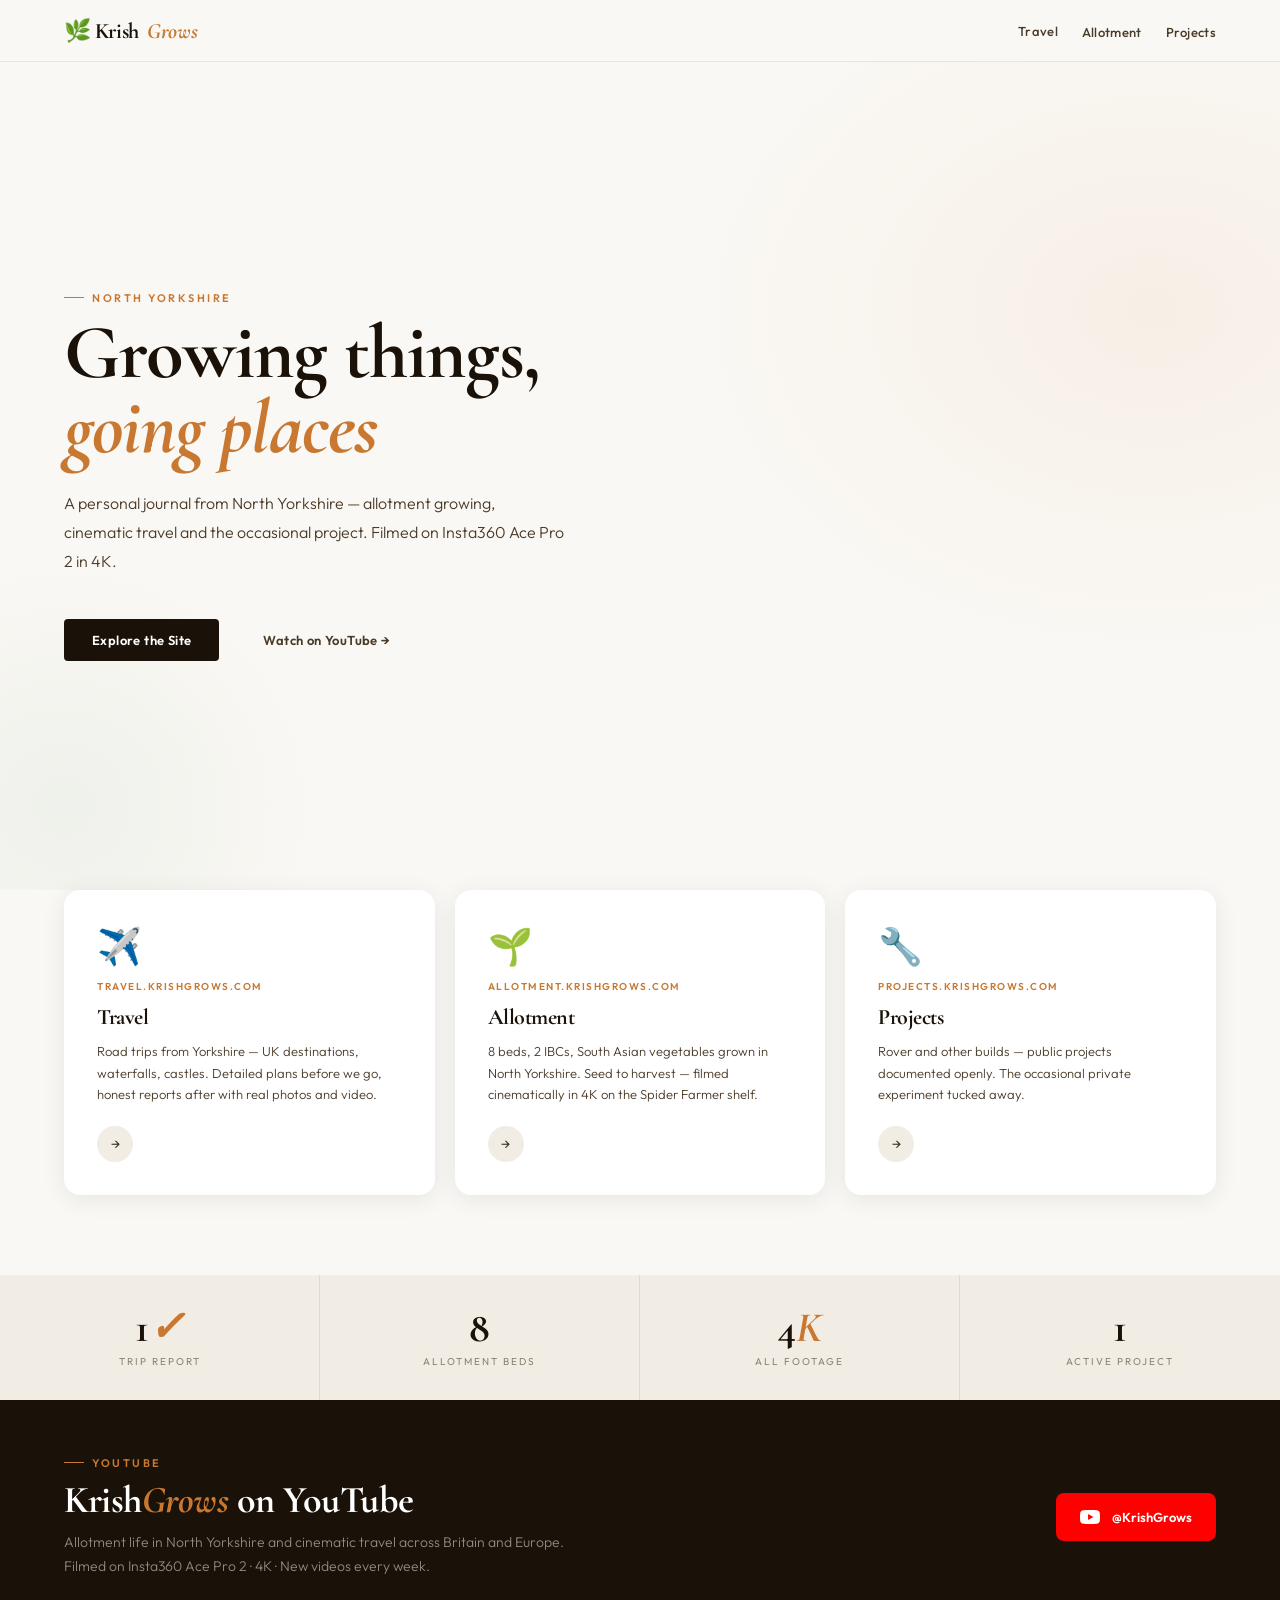
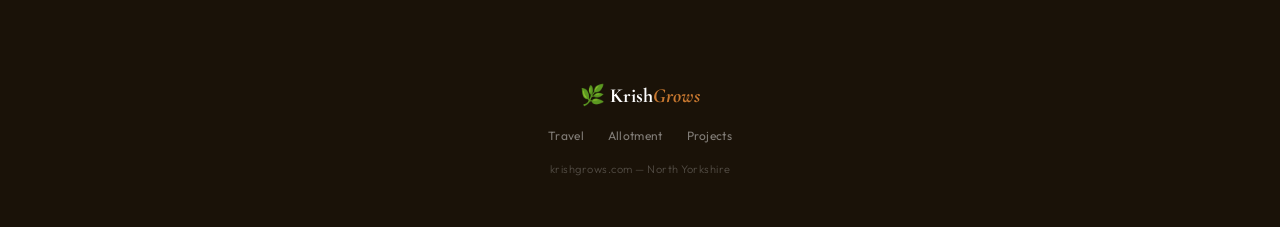
==== hub/index.html @ e1b9c415 "add proper index pages for all domains" ====
<!DOCTYPE html>
<html lang="en">
<head>
<meta charset="UTF-8">
<meta name="viewport" content="width=device-width, initial-scale=1.0">
<title>KrishGrows</title>
<link rel="stylesheet" href="../shared/brand.css">
<style>
.hero{min-height:92vh;display:flex;flex-direction:column;justify-content:center;padding:80px var(--page-pad);position:relative;overflow:hidden}
.hero::before{content:'';position:absolute;inset:0;background:radial-gradient(ellipse 60% 70% at 90% 30%,rgba(200,120,48,.07) 0%,transparent 60%),radial-gradient(ellipse 40% 60% at 5% 90%,rgba(58,122,88,.06) 0%,transparent 50%)}
.hero-inner{position:relative;z-index:2;max-width:760px}
.hero-desc{font-size:16px;font-weight:300;line-height:1.8;color:var(--ink2);max-width:500px;margin:24px 0 44px}
.hero-cta{display:flex;align-items:center;gap:16px;flex-wrap:wrap}
.domains{display:grid;grid-template-columns:repeat(3,1fr);gap:20px;padding:0 var(--page-pad) 80px}
.domain-card{background:white;border-radius:16px;padding:32px;box-shadow:var(--shadow);text-decoration:none;color:inherit;display:flex;flex-direction:column;gap:12px;border:1.5px solid transparent;transition:all .25s;position:relative;overflow:hidden}
.domain-card:hover{transform:translateY(-5px);box-shadow:0 20px 60px rgba(26,18,8,.13);border-color:var(--copper)}
.domain-icon{font-size:36px}
.domain-url{font-size:10px;letter-spacing:1.5px;text-transform:uppercase;color:var(--copper);font-weight:600}
.domain-card h3{font-size:22px;margin:0}
.domain-card p{font-size:13px;color:var(--ink2);font-weight:300;line-height:1.65;flex:1}
.domain-arrow{width:36px;height:36px;border-radius:50%;background:var(--warm);display:flex;align-items:center;justify-content:center;font-size:14px;color:var(--ink2);transition:all .2s;margin-top:8px;align-self:flex-start}
.domain-card:hover .domain-arrow{background:var(--copper);color:white}
.channel{background:var(--ink);padding:56px var(--page-pad);display:grid;grid-template-columns:1fr auto;align-items:center;gap:40px}
.channel h2{color:white;font-size:clamp(24px,3vw,38px)}
.channel p{color:rgba(255,255,255,.5);font-size:14px;font-weight:300;margin-top:10px;max-width:500px;line-height:1.7}
.yt-btn{display:flex;align-items:center;gap:12px;background:#ff0000;color:white;font-family:var(--font-body);font-size:13px;font-weight:600;padding:14px 24px;border-radius:8px;text-decoration:none;white-space:nowrap;transition:all .2s}
.yt-btn:hover{background:#cc0000;transform:translateY(-1px)}
.yt-btn svg{width:20px;height:20px;fill:white;flex-shrink:0}
.stats{display:grid;grid-template-columns:repeat(4,1fr);background:var(--warm)}
.stat{padding:32px;border-right:1px solid var(--border);text-align:center}
.stat:last-child{border-right:none}
.stat-n{font-family:var(--font-heading);font-size:42px;font-weight:700;color:var(--ink);line-height:1}
.stat-n em{color:var(--copper);font-style:italic}
.stat-l{font-size:10px;letter-spacing:2px;text-transform:uppercase;color:var(--ink2);opacity:.6;margin-top:6px}
@media(max-width:768px){
  .domains{grid-template-columns:1fr}
  .channel{grid-template-columns:1fr}
  .stats{grid-template-columns:1fr 1fr}
  .hero{min-height:auto;padding:60px var(--page-pad)}
}
</style>
</head>
<body>
<nav class="kg-nav">
  <a href="index.html" class="kg-logo">🌿 Krish<em>Grows</em></a>
  <ul class="kg-nav-links">
    <li><a href="https://travel.krishgrows.com" class="kg-nav-links a">Travel</a></li>
    <li><a href="https://allotment.krishgrows.com">Allotment</a></li>
    <li><a href="https://projects.krishgrows.com">Projects</a></li>
  </ul>
</nav>

<section class="hero">
  <div class="hero-inner">
    <div class="kg-eyebrow">North Yorkshire</div>
    <h1>Growing things,<br><em>going places</em></h1>
    <p class="hero-desc">A personal journal from North Yorkshire — allotment growing, cinematic travel and the occasional project. Filmed on Insta360 Ace Pro 2 in 4K.</p>
    <div class="hero-cta">
      <a href="https://travel.krishgrows.com" class="kg-btn kg-btn-primary">Explore the Site</a>
      <a href="https://youtube.com/@krishgrows" target="_blank" class="kg-btn kg-btn-ghost">Watch on YouTube →</a>
    </div>
  </div>
</section>

<div class="domains">
  <a href="https://travel.krishgrows.com" class="domain-card">
    <div class="domain-icon">✈️</div>
    <div class="domain-url">travel.krishgrows.com</div>
    <h3>Travel</h3>
    <p>Road trips from Yorkshire — UK destinations, waterfalls, castles. Detailed plans before we go, honest reports after with real photos and video.</p>
    <div class="domain-arrow">→</div>
  </a>
  <a href="https://allotment.krishgrows.com" class="domain-card">
    <div class="domain-icon">🌱</div>
    <div class="domain-url">allotment.krishgrows.com</div>
    <h3>Allotment</h3>
    <p>8 beds, 2 IBCs, South Asian vegetables grown in North Yorkshire. Seed to harvest — filmed cinematically in 4K on the Spider Farmer shelf.</p>
    <div class="domain-arrow">→</div>
  </a>
  <a href="https://projects.krishgrows.com" class="domain-card">
    <div class="domain-icon">🔧</div>
    <div class="domain-url">projects.krishgrows.com</div>
    <h3>Projects</h3>
    <p>Rover and other builds — public projects documented openly. The occasional private experiment tucked away.</p>
    <div class="domain-arrow">→</div>
  </a>
</div>

<div class="stats">
  <div class="stat"><div class="stat-n">1<em>✓</em></div><div class="stat-l">Trip Report</div></div>
  <div class="stat"><div class="stat-n">8</div><div class="stat-l">Allotment Beds</div></div>
  <div class="stat"><div class="stat-n">4<em>K</em></div><div class="stat-l">All Footage</div></div>
  <div class="stat"><div class="stat-n">1</div><div class="stat-l">Active Project</div></div>
</div>

<div class="channel">
  <div>
    <div class="kg-eyebrow" style="color:var(--copper)">YouTube</div>
    <h2>Krish<em>Grows</em> on YouTube</h2>
    <p>Allotment life in North Yorkshire and cinematic travel across Britain and Europe. Filmed on Insta360 Ace Pro 2 · 4K · New videos every week.</p>
  </div>
  <a href="https://youtube.com/@krishgrows" target="_blank" class="yt-btn">
    <svg viewBox="0 0 24 24"><path d="M23.5 6.2a3 3 0 0 0-2.1-2.1C19.5 3.5 12 3.5 12 3.5s-7.5 0-9.4.6A3 3 0 0 0 .5 6.2C0 8.1 0 12 0 12s0 3.9.5 5.8a3 3 0 0 0 2.1 2.1c1.9.6 9.4.6 9.4.6s7.5 0 9.4-.6a3 3 0 0 0 2.1-2.1C24 15.9 24 12 24 12s0-3.9-.5-5.8zM9.7 15.5V8.5l6.3 3.5-6.3 3.5z"/></svg>
    @KrishGrows
  </a>
</div>

<footer class="kg-footer">
  <a href="index.html" class="kg-footer-logo">🌿 Krish<em>Grows</em></a>
  <ul class="kg-footer-links">
    <li><a href="https://travel.krishgrows.com">Travel</a></li>
    <li><a href="https://allotment.krishgrows.com">Allotment</a></li>
    <li><a href="https://projects.krishgrows.com">Projects</a></li>
  </ul>
  <p class="kg-footer-copy">krishgrows.com — North Yorkshire</p>
</footer>
</body>
</html>
---- shared/brand.css ----
/* ============================================================
   KrishGrows — Shared Brand System
   krishgrows.com | travel | allotment | projects
   All subdomains import this file.
   ============================================================ */

/* ── GOOGLE FONTS ── */
@import url('https://fonts.googleapis.com/css2?family=Cormorant+Garamond:ital,wght@0,400;0,600;0,700;1,400;1,600&family=Outfit:wght@300;400;500;600&display=swap');

/* ── DESIGN TOKENS ── */
:root {
  /* Colours */
  --ink:        #1a1208;
  --ink2:       #4a3a28;
  --cream:      #faf8f4;
  --warm:       #f2ede4;
  --border:     rgba(74,58,40,.1);
  --shadow:     0 4px 24px rgba(26,18,8,.08);

  /* Brand accents */
  --copper:     #c87830;   /* primary accent */
  --green:      #3a7a58;   /* secondary accent */
  --blue:       #4a6898;   /* tertiary accent */

  /* Aliases (used in components) */
  --accent:     var(--copper);
  --accent2:    var(--green);
  --accent3:    var(--blue);

  /* Typography */
  --font-heading: 'Cormorant Garamond', serif;
  --font-body:    'Outfit', sans-serif;

  /* Spacing scale */
  --space-xs:   8px;
  --space-sm:   16px;
  --space-md:   24px;
  --space-lg:   48px;
  --space-xl:   72px;

  /* Layout */
  --page-pad:   5vw;
  --radius-sm:  4px;
  --radius-md:  12px;
  --radius-lg:  16px;
}

/* ── RESET ── */
*, *::before, *::after {
  margin: 0;
  padding: 0;
  box-sizing: border-box;
}

/* ── BASE ── */
html { scroll-behavior: smooth; }

body {
  font-family: var(--font-body);
  background: var(--cream);
  color: var(--ink);
  overflow-x: hidden;
  -webkit-font-smoothing: antialiased;
}

/* ── TYPOGRAPHY ── */
h1, h2, h3, h4 {
  font-family: var(--font-heading);
  font-weight: 700;
  letter-spacing: -.5px;
  line-height: 1.1;
  color: var(--ink);
}

h1 { font-size: clamp(48px, 6vw, 86px); letter-spacing: -1px; line-height: .98; }
h2 { font-size: clamp(30px, 4vw, 46px); }
h3 { font-size: clamp(20px, 2.5vw, 28px); }

h1 em, h2 em, h3 em {
  color: var(--copper);
  font-style: italic;
}

p {
  font-size: 15px;
  font-weight: 300;
  line-height: 1.75;
  color: var(--ink2);
}

a { color: inherit; text-decoration: none; }

/* ── NAV ── */
.kg-nav {
  position: sticky;
  top: 0;
  z-index: 100;
  background: rgba(250,248,244,.92);
  backdrop-filter: blur(12px);
  -webkit-backdrop-filter: blur(12px);
  border-bottom: 1px solid var(--border);
  padding: 0 var(--page-pad);
  display: flex;
  align-items: center;
  justify-content: space-between;
  height: 62px;
}

.kg-logo {
  font-family: var(--font-heading);
  font-size: 22px;
  font-weight: 700;
  letter-spacing: -.3px;
  color: var(--ink);
  text-decoration: none;
  display: flex;
  align-items: center;
  gap: 8px;
}

.kg-logo em { color: var(--copper); font-style: italic; }

.kg-nav-links {
  display: flex;
  align-items: center;
  gap: 24px;
  list-style: none;
}

.kg-nav-links a {
  font-size: 13px;
  font-weight: 500;
  color: var(--ink2);
  letter-spacing: .3px;
  transition: color .2s;
}

.kg-nav-links a:hover { color: var(--copper); }

.kg-nav-links a.active { color: var(--copper); }

.kg-nav-badge {
  background: var(--copper);
  color: white;
  font-size: 10px;
  font-weight: 600;
  padding: 3px 8px;
  border-radius: 20px;
  letter-spacing: .5px;
  text-transform: uppercase;
}

/* ── SECTION STRUCTURE ── */
.kg-section { padding: var(--space-xl) var(--page-pad); }

.kg-eyebrow {
  font-size: 11px;
  font-weight: 600;
  letter-spacing: 2.5px;
  text-transform: uppercase;
  color: var(--copper);
  margin-bottom: 10px;
  display: flex;
  align-items: center;
  gap: 8px;
}

.kg-eyebrow::before {
  content: '';
  width: 20px;
  height: 1px;
  background: var(--copper);
}

.kg-section-sub {
  font-size: 14px;
  color: var(--ink2);
  margin-top: 10px;
  font-weight: 300;
  line-height: 1.6;
  max-width: 520px;
}

/* ── BUTTONS ── */
.kg-btn {
  font-family: var(--font-body);
  font-size: 13px;
  font-weight: 600;
  padding: 13px 28px;
  border-radius: var(--radius-sm);
  text-decoration: none;
  letter-spacing: .4px;
  transition: background .2s, transform .1s;
  display: inline-block;
  cursor: pointer;
  border: none;
}

.kg-btn-primary {
  background: var(--ink);
  color: white;
}

.kg-btn-primary:hover {
  background: var(--copper);
  transform: translateY(-1px);
}

.kg-btn-ghost {
  background: transparent;
  color: var(--ink2);
  display: flex;
  align-items: center;
  gap: 6px;
}

.kg-btn-ghost:hover { color: var(--copper); }

/* ── FOOTER ── */
.kg-footer {
  background: var(--ink);
  padding: var(--space-lg) var(--page-pad);
  display: flex;
  flex-direction: column;
  align-items: center;
  gap: var(--space-sm);
  text-align: center;
}

.kg-footer-logo {
  font-family: var(--font-heading);
  font-size: 20px;
  font-weight: 700;
  color: white;
  text-decoration: none;
}

.kg-footer-logo em { color: var(--copper); font-style: italic; }

.kg-footer-links {
  display: flex;
  gap: 24px;
  list-style: none;
}

.kg-footer-links a {
  font-size: 12px;
  color: rgba(255,255,255,.45);
  letter-spacing: .3px;
  transition: color .2s;
}

.kg-footer-links a:hover { color: var(--copper); }

.kg-footer-copy {
  font-size: 11px;
  color: rgba(255,255,255,.25);
  letter-spacing: .5px;
}

/* ── UTILITY ── */
.kg-tag {
  display: inline-block;
  font-size: 10px;
  font-weight: 600;
  letter-spacing: .5px;
  text-transform: uppercase;
  padding: 4px 10px;
  border-radius: 20px;
}

.kg-tag-copper { background: rgba(200,120,48,.12); color: var(--copper); }
.kg-tag-green  { background: rgba(58,122,88,.12);  color: var(--green);  }
.kg-tag-blue   { background: rgba(74,104,152,.12); color: var(--blue);   }

/* ── RESPONSIVE ── */
@media (max-width: 768px) {
  :root {
    --page-pad: 6vw;
  }

  .kg-nav-links { gap: 16px; }

  h1 { font-size: clamp(36px, 8vw, 56px); }
  h2 { font-size: clamp(24px, 5vw, 36px); }
}

@media (max-width: 480px) {
  :root { --page-pad: 5vw; }
  .kg-nav-links .hide-mobile { display: none; }
}
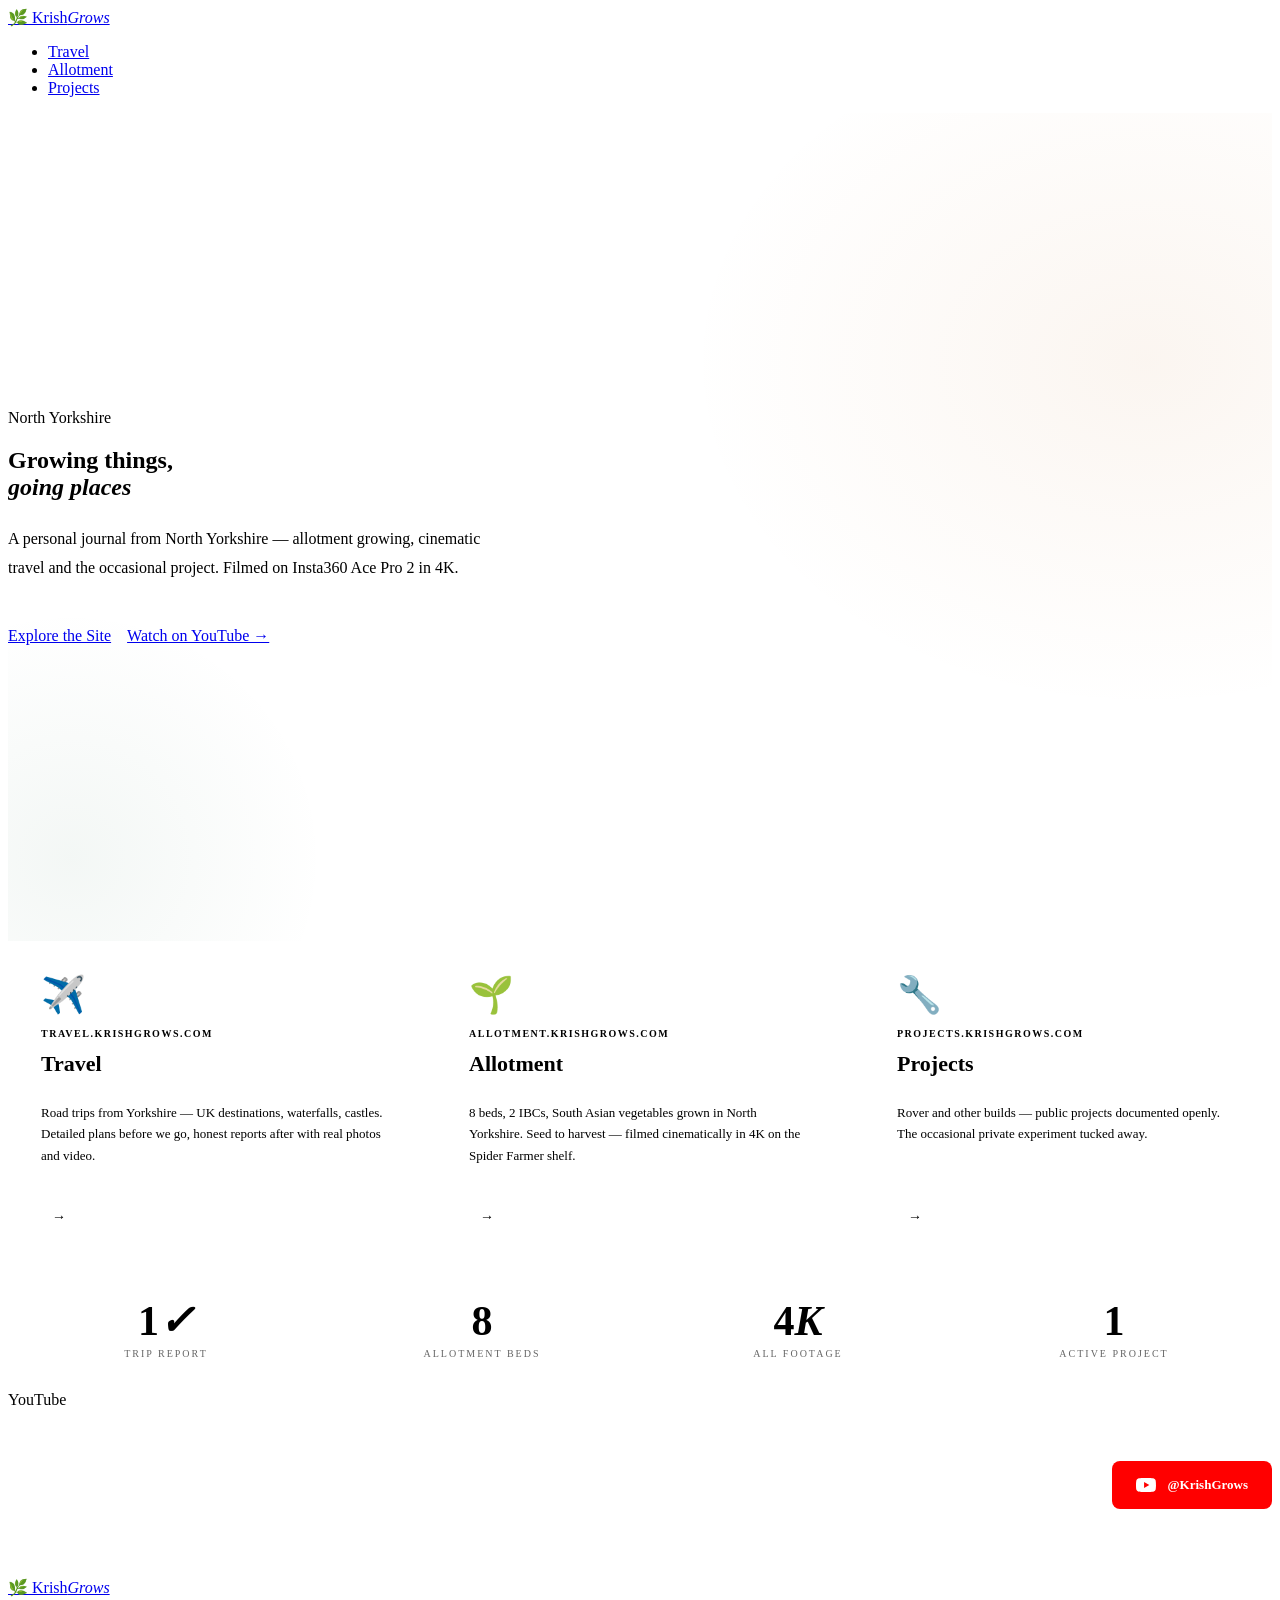
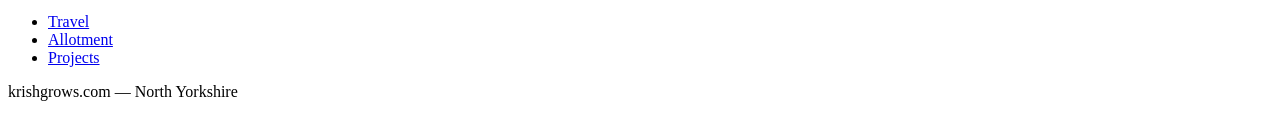
==== commit 8afc3ae8: "fix brand.css absolute paths for all subdomains" ====
--- a/hub/index.html
+++ b/hub/index.html
@@ -4,7 +4,7 @@
 <meta charset="UTF-8">
 <meta name="viewport" content="width=device-width, initial-scale=1.0">
 <title>KrishGrows</title>
-<link rel="stylesheet" href="../shared/brand.css">
+<link rel="stylesheet" href/shared/brand.css">
 <style>
 .hero{min-height:92vh;display:flex;flex-direction:column;justify-content:center;padding:80px var(--page-pad);position:relative;overflow:hidden}
 .hero::before{content:'';position:absolute;inset:0;background:radial-gradient(ellipse 60% 70% at 90% 30%,rgba(200,120,48,.07) 0%,transparent 60%),radial-gradient(ellipse 40% 60% at 5% 90%,rgba(58,122,88,.06) 0%,transparent 50%)}
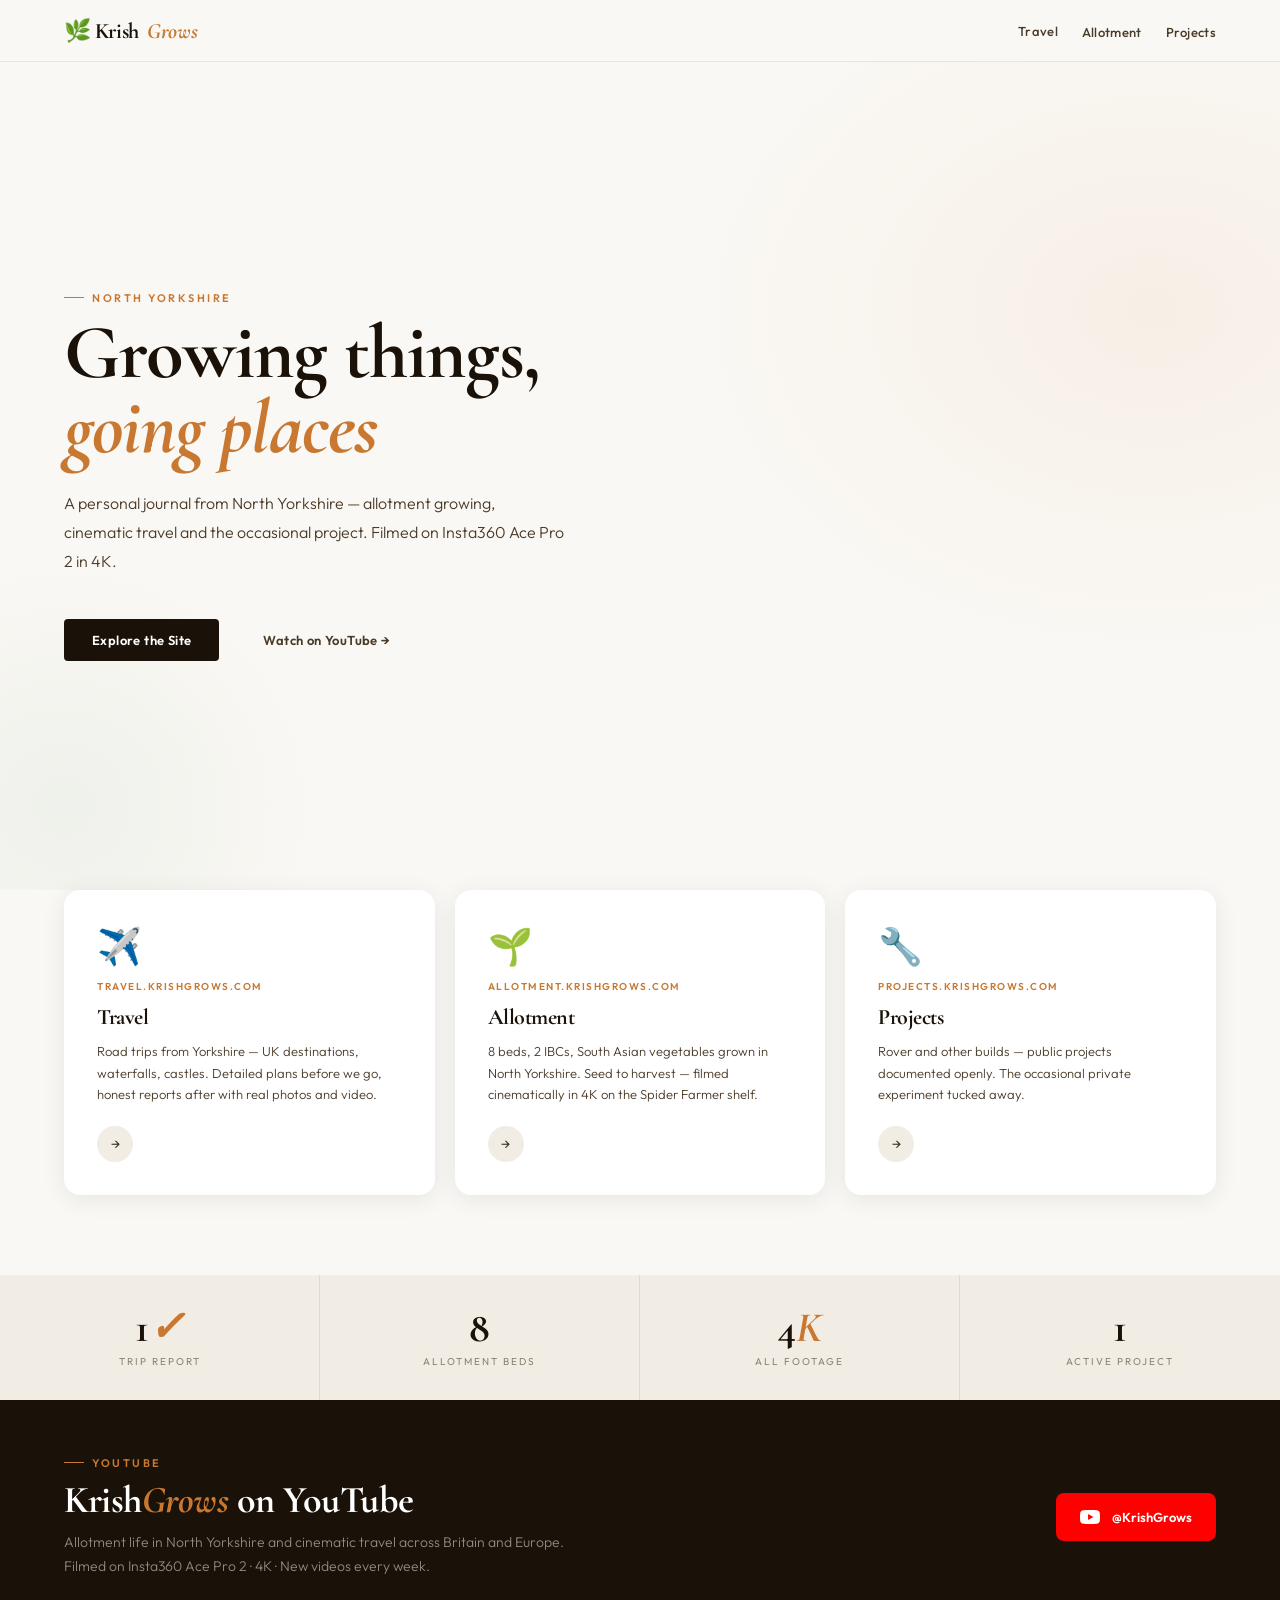
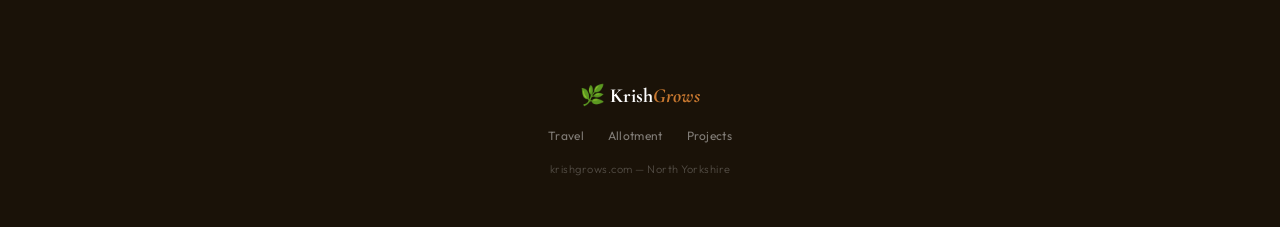
==== commit 22e9894a: "fix corrupted href in brand.css link" ====
--- a/hub/index.html
+++ b/hub/index.html
@@ -4,7 +4,7 @@
 <meta charset="UTF-8">
 <meta name="viewport" content="width=device-width, initial-scale=1.0">
 <title>KrishGrows</title>
-<link rel="stylesheet" href/shared/brand.css">
+<link rel="stylesheet" href="brand.css">
 <style>
 .hero{min-height:92vh;display:flex;flex-direction:column;justify-content:center;padding:80px var(--page-pad);position:relative;overflow:hidden}
 .hero::before{content:'';position:absolute;inset:0;background:radial-gradient(ellipse 60% 70% at 90% 30%,rgba(200,120,48,.07) 0%,transparent 60%),radial-gradient(ellipse 40% 60% at 5% 90%,rgba(58,122,88,.06) 0%,transparent 50%)}
--- a/hub/brand.css
+++ b/hub/brand.css
@@ -0,0 +1,291 @@
+/* ============================================================
+   KrishGrows — Shared Brand System
+   krishgrows.com | travel | allotment | projects
+   All subdomains import this file.
+   ============================================================ */
+
+/* ── GOOGLE FONTS ── */
+@import url('https://fonts.googleapis.com/css2?family=Cormorant+Garamond:ital,wght@0,400;0,600;0,700;1,400;1,600&family=Outfit:wght@300;400;500;600&display=swap');
+
+/* ── DESIGN TOKENS ── */
+:root {
+  /* Colours */
+  --ink:        #1a1208;
+  --ink2:       #4a3a28;
+  --cream:      #faf8f4;
+  --warm:       #f2ede4;
+  --border:     rgba(74,58,40,.1);
+  --shadow:     0 4px 24px rgba(26,18,8,.08);
+
+  /* Brand accents */
+  --copper:     #c87830;   /* primary accent */
+  --green:      #3a7a58;   /* secondary accent */
+  --blue:       #4a6898;   /* tertiary accent */
+
+  /* Aliases (used in components) */
+  --accent:     var(--copper);
+  --accent2:    var(--green);
+  --accent3:    var(--blue);
+
+  /* Typography */
+  --font-heading: 'Cormorant Garamond', serif;
+  --font-body:    'Outfit', sans-serif;
+
+  /* Spacing scale */
+  --space-xs:   8px;
+  --space-sm:   16px;
+  --space-md:   24px;
+  --space-lg:   48px;
+  --space-xl:   72px;
+
+  /* Layout */
+  --page-pad:   5vw;
+  --radius-sm:  4px;
+  --radius-md:  12px;
+  --radius-lg:  16px;
+}
+
+/* ── RESET ── */
+*, *::before, *::after {
+  margin: 0;
+  padding: 0;
+  box-sizing: border-box;
+}
+
+/* ── BASE ── */
+html { scroll-behavior: smooth; }
+
+body {
+  font-family: var(--font-body);
+  background: var(--cream);
+  color: var(--ink);
+  overflow-x: hidden;
+  -webkit-font-smoothing: antialiased;
+}
+
+/* ── TYPOGRAPHY ── */
+h1, h2, h3, h4 {
+  font-family: var(--font-heading);
+  font-weight: 700;
+  letter-spacing: -.5px;
+  line-height: 1.1;
+  color: var(--ink);
+}
+
+h1 { font-size: clamp(48px, 6vw, 86px); letter-spacing: -1px; line-height: .98; }
+h2 { font-size: clamp(30px, 4vw, 46px); }
+h3 { font-size: clamp(20px, 2.5vw, 28px); }
+
+h1 em, h2 em, h3 em {
+  color: var(--copper);
+  font-style: italic;
+}
+
+p {
+  font-size: 15px;
+  font-weight: 300;
+  line-height: 1.75;
+  color: var(--ink2);
+}
+
+a { color: inherit; text-decoration: none; }
+
+/* ── NAV ── */
+.kg-nav {
+  position: sticky;
+  top: 0;
+  z-index: 100;
+  background: rgba(250,248,244,.92);
+  backdrop-filter: blur(12px);
+  -webkit-backdrop-filter: blur(12px);
+  border-bottom: 1px solid var(--border);
+  padding: 0 var(--page-pad);
+  display: flex;
+  align-items: center;
+  justify-content: space-between;
+  height: 62px;
+}
+
+.kg-logo {
+  font-family: var(--font-heading);
+  font-size: 22px;
+  font-weight: 700;
+  letter-spacing: -.3px;
+  color: var(--ink);
+  text-decoration: none;
+  display: flex;
+  align-items: center;
+  gap: 8px;
+}
+
+.kg-logo em { color: var(--copper); font-style: italic; }
+
+.kg-nav-links {
+  display: flex;
+  align-items: center;
+  gap: 24px;
+  list-style: none;
+}
+
+.kg-nav-links a {
+  font-size: 13px;
+  font-weight: 500;
+  color: var(--ink2);
+  letter-spacing: .3px;
+  transition: color .2s;
+}
+
+.kg-nav-links a:hover { color: var(--copper); }
+
+.kg-nav-links a.active { color: var(--copper); }
+
+.kg-nav-badge {
+  background: var(--copper);
+  color: white;
+  font-size: 10px;
+  font-weight: 600;
+  padding: 3px 8px;
+  border-radius: 20px;
+  letter-spacing: .5px;
+  text-transform: uppercase;
+}
+
+/* ── SECTION STRUCTURE ── */
+.kg-section { padding: var(--space-xl) var(--page-pad); }
+
+.kg-eyebrow {
+  font-size: 11px;
+  font-weight: 600;
+  letter-spacing: 2.5px;
+  text-transform: uppercase;
+  color: var(--copper);
+  margin-bottom: 10px;
+  display: flex;
+  align-items: center;
+  gap: 8px;
+}
+
+.kg-eyebrow::before {
+  content: '';
+  width: 20px;
+  height: 1px;
+  background: var(--copper);
+}
+
+.kg-section-sub {
+  font-size: 14px;
+  color: var(--ink2);
+  margin-top: 10px;
+  font-weight: 300;
+  line-height: 1.6;
+  max-width: 520px;
+}
+
+/* ── BUTTONS ── */
+.kg-btn {
+  font-family: var(--font-body);
+  font-size: 13px;
+  font-weight: 600;
+  padding: 13px 28px;
+  border-radius: var(--radius-sm);
+  text-decoration: none;
+  letter-spacing: .4px;
+  transition: background .2s, transform .1s;
+  display: inline-block;
+  cursor: pointer;
+  border: none;
+}
+
+.kg-btn-primary {
+  background: var(--ink);
+  color: white;
+}
+
+.kg-btn-primary:hover {
+  background: var(--copper);
+  transform: translateY(-1px);
+}
+
+.kg-btn-ghost {
+  background: transparent;
+  color: var(--ink2);
+  display: flex;
+  align-items: center;
+  gap: 6px;
+}
+
+.kg-btn-ghost:hover { color: var(--copper); }
+
+/* ── FOOTER ── */
+.kg-footer {
+  background: var(--ink);
+  padding: var(--space-lg) var(--page-pad);
+  display: flex;
+  flex-direction: column;
+  align-items: center;
+  gap: var(--space-sm);
+  text-align: center;
+}
+
+.kg-footer-logo {
+  font-family: var(--font-heading);
+  font-size: 20px;
+  font-weight: 700;
+  color: white;
+  text-decoration: none;
+}
+
+.kg-footer-logo em { color: var(--copper); font-style: italic; }
+
+.kg-footer-links {
+  display: flex;
+  gap: 24px;
+  list-style: none;
+}
+
+.kg-footer-links a {
+  font-size: 12px;
+  color: rgba(255,255,255,.45);
+  letter-spacing: .3px;
+  transition: color .2s;
+}
+
+.kg-footer-links a:hover { color: var(--copper); }
+
+.kg-footer-copy {
+  font-size: 11px;
+  color: rgba(255,255,255,.25);
+  letter-spacing: .5px;
+}
+
+/* ── UTILITY ── */
+.kg-tag {
+  display: inline-block;
+  font-size: 10px;
+  font-weight: 600;
+  letter-spacing: .5px;
+  text-transform: uppercase;
+  padding: 4px 10px;
+  border-radius: 20px;
+}
+
+.kg-tag-copper { background: rgba(200,120,48,.12); color: var(--copper); }
+.kg-tag-green  { background: rgba(58,122,88,.12);  color: var(--green);  }
+.kg-tag-blue   { background: rgba(74,104,152,.12); color: var(--blue);   }
+
+/* ── RESPONSIVE ── */
+@media (max-width: 768px) {
+  :root {
+    --page-pad: 6vw;
+  }
+
+  .kg-nav-links { gap: 16px; }
+
+  h1 { font-size: clamp(36px, 8vw, 56px); }
+  h2 { font-size: clamp(24px, 5vw, 36px); }
+}
+
+@media (max-width: 480px) {
+  :root { --page-pad: 5vw; }
+  .kg-nav-links .hide-mobile { display: none; }
+}
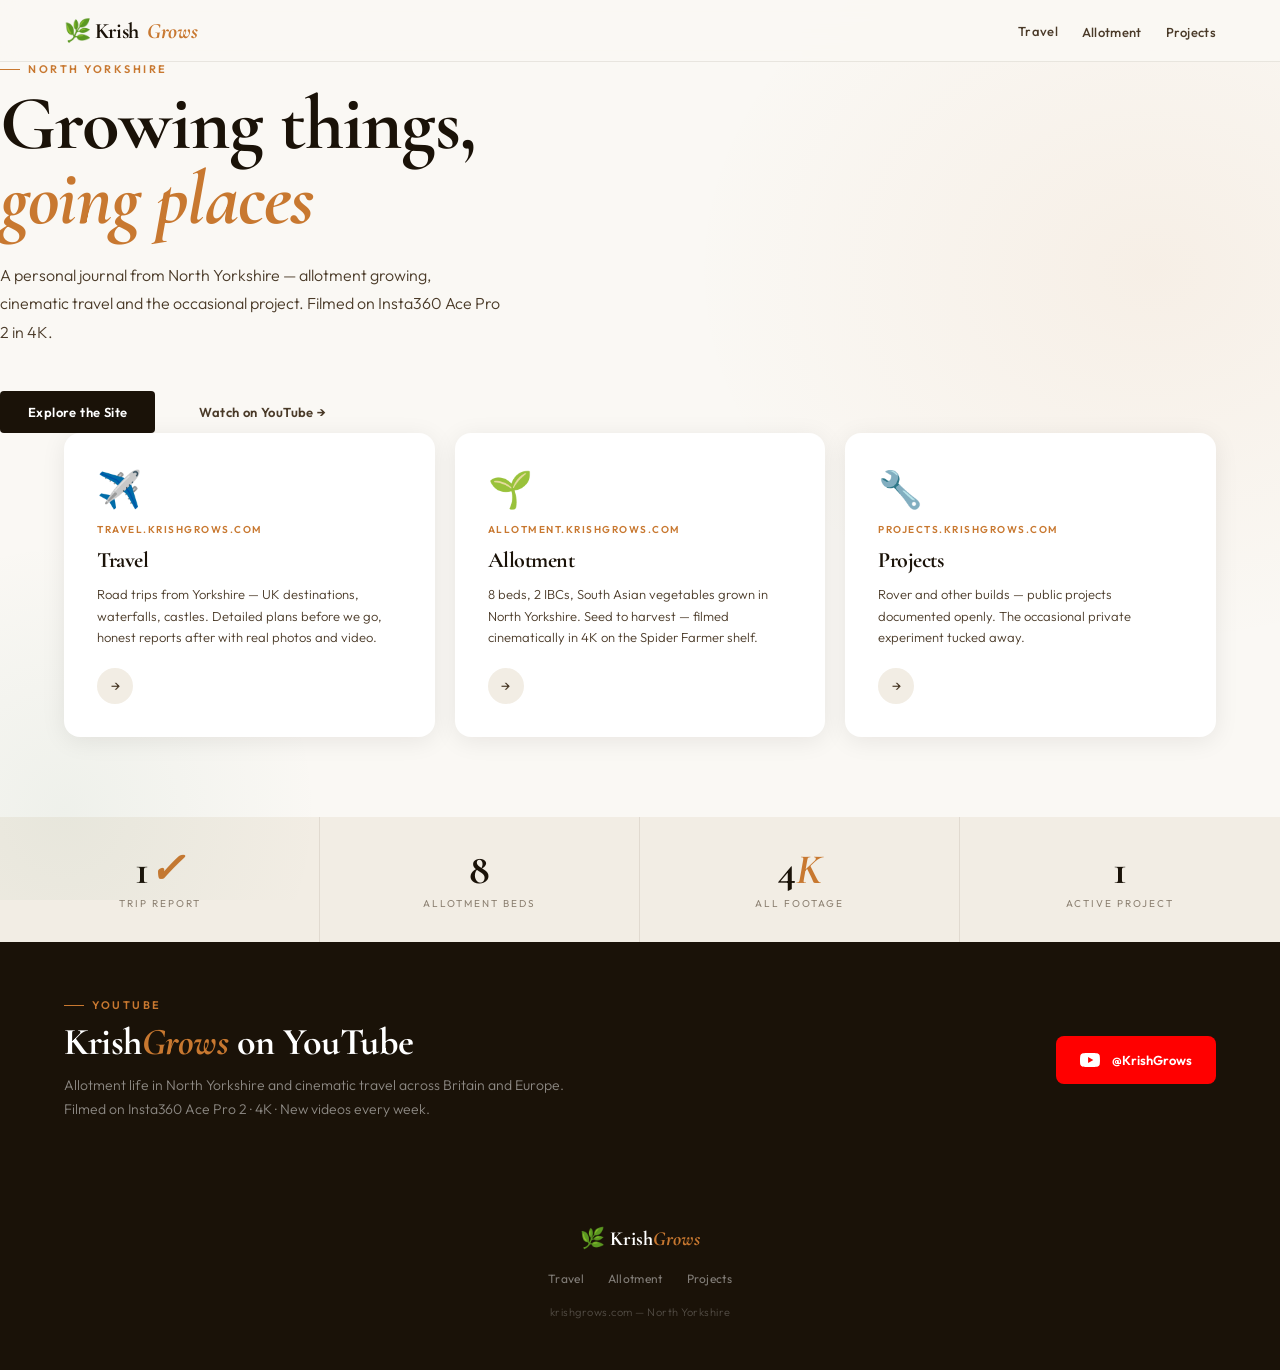
==== commit 2b6982bb: "inline brand CSS — remove all external CSS dependencies" ====
--- a/hub/index.html
+++ b/hub/index.html
@@ -1,10 +1,306 @@
 <!DOCTYPE html>
 <html lang="en">
 <head>
+<style>
+/* === BRAND SYSTEM === */
+/* ============================================================
+   KrishGrows — Shared Brand System
+   krishgrows.com | travel | allotment | projects
+   All subdomains import this file.
+   ============================================================ */
+
+/* ── GOOGLE FONTS ── */
+@import url('https://fonts.googleapis.com/css2?family=Cormorant+Garamond:ital,wght@0,400;0,600;0,700;1,400;1,600&family=Outfit:wght@300;400;500;600&display=swap');
+
+/* ── DESIGN TOKENS ── */
+:root {
+  /* Colours */
+  --ink:        #1a1208;
+  --ink2:       #4a3a28;
+  --cream:      #faf8f4;
+  --warm:       #f2ede4;
+  --border:     rgba(74,58,40,.1);
+  --shadow:     0 4px 24px rgba(26,18,8,.08);
+
+  /* Brand accents */
+  --copper:     #c87830;   /* primary accent */
+  --green:      #3a7a58;   /* secondary accent */
+  --blue:       #4a6898;   /* tertiary accent */
+
+  /* Aliases (used in components) */
+  --accent:     var(--copper);
+  --accent2:    var(--green);
+  --accent3:    var(--blue);
+
+  /* Typography */
+  --font-heading: 'Cormorant Garamond', serif;
+  --font-body:    'Outfit', sans-serif;
+
+  /* Spacing scale */
+  --space-xs:   8px;
+  --space-sm:   16px;
+  --space-md:   24px;
+  --space-lg:   48px;
+  --space-xl:   72px;
+
+  /* Layout */
+  --page-pad:   5vw;
+  --radius-sm:  4px;
+  --radius-md:  12px;
+  --radius-lg:  16px;
+}
+
+/* ── RESET ── */
+*, *::before, *::after {
+  margin: 0;
+  padding: 0;
+  box-sizing: border-box;
+}
+
+/* ── BASE ── */
+html { scroll-behavior: smooth; }
+
+body {
+  font-family: var(--font-body);
+  background: var(--cream);
+  color: var(--ink);
+  overflow-x: hidden;
+  -webkit-font-smoothing: antialiased;
+}
+
+/* ── TYPOGRAPHY ── */
+h1, h2, h3, h4 {
+  font-family: var(--font-heading);
+  font-weight: 700;
+  letter-spacing: -.5px;
+  line-height: 1.1;
+  color: var(--ink);
+}
+
+h1 { font-size: clamp(48px, 6vw, 86px); letter-spacing: -1px; line-height: .98; }
+h2 { font-size: clamp(30px, 4vw, 46px); }
+h3 { font-size: clamp(20px, 2.5vw, 28px); }
+
+h1 em, h2 em, h3 em {
+  color: var(--copper);
+  font-style: italic;
+}
+
+p {
+  font-size: 15px;
+  font-weight: 300;
+  line-height: 1.75;
+  color: var(--ink2);
+}
+
+a { color: inherit; text-decoration: none; }
+
+/* ── NAV ── */
+.kg-nav {
+  position: sticky;
+  top: 0;
+  z-index: 100;
+  background: rgba(250,248,244,.92);
+  backdrop-filter: blur(12px);
+  -webkit-backdrop-filter: blur(12px);
+  border-bottom: 1px solid var(--border);
+  padding: 0 var(--page-pad);
+  display: flex;
+  align-items: center;
+  justify-content: space-between;
+  height: 62px;
+}
+
+.kg-logo {
+  font-family: var(--font-heading);
+  font-size: 22px;
+  font-weight: 700;
+  letter-spacing: -.3px;
+  color: var(--ink);
+  text-decoration: none;
+  display: flex;
+  align-items: center;
+  gap: 8px;
+}
+
+.kg-logo em { color: var(--copper); font-style: italic; }
+
+.kg-nav-links {
+  display: flex;
+  align-items: center;
+  gap: 24px;
+  list-style: none;
+}
+
+.kg-nav-links a {
+  font-size: 13px;
+  font-weight: 500;
+  color: var(--ink2);
+  letter-spacing: .3px;
+  transition: color .2s;
+}
+
+.kg-nav-links a:hover { color: var(--copper); }
+
+.kg-nav-links a.active { color: var(--copper); }
+
+.kg-nav-badge {
+  background: var(--copper);
+  color: white;
+  font-size: 10px;
+  font-weight: 600;
+  padding: 3px 8px;
+  border-radius: 20px;
+  letter-spacing: .5px;
+  text-transform: uppercase;
+}
+
+/* ── SECTION STRUCTURE ── */
+.kg-section { padding: var(--space-xl) var(--page-pad); }
+
+.kg-eyebrow {
+  font-size: 11px;
+  font-weight: 600;
+  letter-spacing: 2.5px;
+  text-transform: uppercase;
+  color: var(--copper);
+  margin-bottom: 10px;
+  display: flex;
+  align-items: center;
+  gap: 8px;
+}
+
+.kg-eyebrow::before {
+  content: '';
+  width: 20px;
+  height: 1px;
+  background: var(--copper);
+}
+
+.kg-section-sub {
+  font-size: 14px;
+  color: var(--ink2);
+  margin-top: 10px;
+  font-weight: 300;
+  line-height: 1.6;
+  max-width: 520px;
+}
+
+/* ── BUTTONS ── */
+.kg-btn {
+  font-family: var(--font-body);
+  font-size: 13px;
+  font-weight: 600;
+  padding: 13px 28px;
+  border-radius: var(--radius-sm);
+  text-decoration: none;
+  letter-spacing: .4px;
+  transition: background .2s, transform .1s;
+  display: inline-block;
+  cursor: pointer;
+  border: none;
+}
+
+.kg-btn-primary {
+  background: var(--ink);
+  color: white;
+}
+
+.kg-btn-primary:hover {
+  background: var(--copper);
+  transform: translateY(-1px);
+}
+
+.kg-btn-ghost {
+  background: transparent;
+  color: var(--ink2);
+  display: flex;
+  align-items: center;
+  gap: 6px;
+}
+
+.kg-btn-ghost:hover { color: var(--copper); }
+
+/* ── FOOTER ── */
+.kg-footer {
+  background: var(--ink);
+  padding: var(--space-lg) var(--page-pad);
+  display: flex;
+  flex-direction: column;
+  align-items: center;
+  gap: var(--space-sm);
+  text-align: center;
+}
+
+.kg-footer-logo {
+  font-family: var(--font-heading);
+  font-size: 20px;
+  font-weight: 700;
+  color: white;
+  text-decoration: none;
+}
+
+.kg-footer-logo em { color: var(--copper); font-style: italic; }
+
+.kg-footer-links {
+  display: flex;
+  gap: 24px;
+  list-style: none;
+}
+
+.kg-footer-links a {
+  font-size: 12px;
+  color: rgba(255,255,255,.45);
+  letter-spacing: .3px;
+  transition: color .2s;
+}
+
+.kg-footer-links a:hover { color: var(--copper); }
+
+.kg-footer-copy {
+  font-size: 11px;
+  color: rgba(255,255,255,.25);
+  letter-spacing: .5px;
+}
+
+/* ── UTILITY ── */
+.kg-tag {
+  display: inline-block;
+  font-size: 10px;
+  font-weight: 600;
+  letter-spacing: .5px;
+  text-transform: uppercase;
+  padding: 4px 10px;
+  border-radius: 20px;
+}
+
+.kg-tag-copper { background: rgba(200,120,48,.12); color: var(--copper); }
+.kg-tag-green  { background: rgba(58,122,88,.12);  color: var(--green);  }
+.kg-tag-blue   { background: rgba(74,104,152,.12); color: var(--blue);   }
+
+/* ── RESPONSIVE ── */
+@media (max-width: 768px) {
+  :root {
+    --page-pad: 6vw;
+  }
+
+  .kg-nav-links { gap: 16px; }
+
+  h1 { font-size: clamp(36px, 8vw, 56px); }
+  h2 { font-size: clamp(24px, 5vw, 36px); }
+}
+
+@media (max-width: 480px) {
+  :root { --page-pad: 5vw; }
+  .kg-nav-links .hide-mobile { display: none; }
+}
+
+/* === END BRAND === */
+
 <meta charset="UTF-8">
 <meta name="viewport" content="width=device-width, initial-scale=1.0">
 <title>KrishGrows</title>
-<link rel="stylesheet" href="brand.css">
+
 <style>
 .hero{min-height:92vh;display:flex;flex-direction:column;justify-content:center;padding:80px var(--page-pad);position:relative;overflow:hidden}
 .hero::before{content:'';position:absolute;inset:0;background:radial-gradient(ellipse 60% 70% at 90% 30%,rgba(200,120,48,.07) 0%,transparent 60%),radial-gradient(ellipse 40% 60% at 5% 90%,rgba(58,122,88,.06) 0%,transparent 50%)}
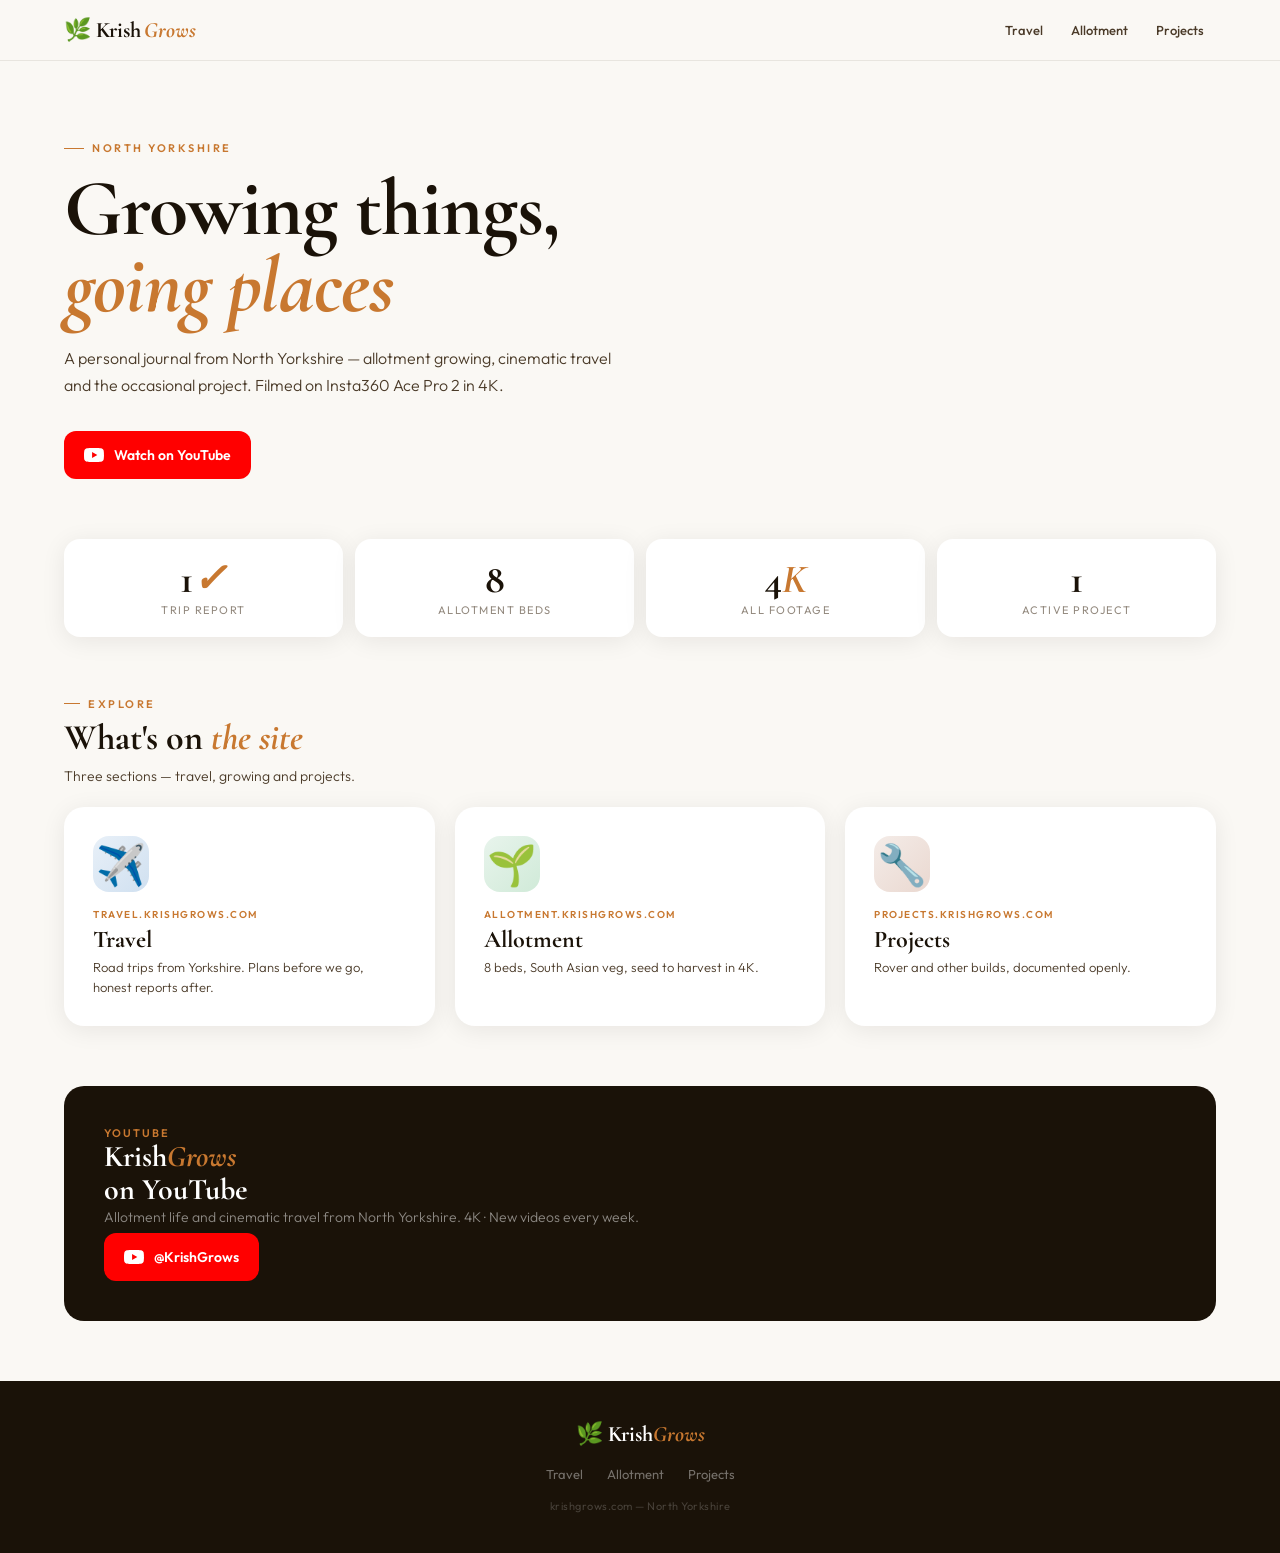
==== commit 7027a30a: "mobile-first rebuild: travel, allotment, projects" ====
--- a/hub/index.html
+++ b/hub/index.html
@@ -1,414 +1,226 @@
 <!DOCTYPE html>
 <html lang="en">
 <head>
-<style>
-/* === BRAND SYSTEM === */
-/* ============================================================
-   KrishGrows — Shared Brand System
-   krishgrows.com | travel | allotment | projects
-   All subdomains import this file.
-   ============================================================ */
-
-/* ── GOOGLE FONTS ── */
-@import url('https://fonts.googleapis.com/css2?family=Cormorant+Garamond:ital,wght@0,400;0,600;0,700;1,400;1,600&family=Outfit:wght@300;400;500;600&display=swap');
-
-/* ── DESIGN TOKENS ── */
-:root {
-  /* Colours */
-  --ink:        #1a1208;
-  --ink2:       #4a3a28;
-  --cream:      #faf8f4;
-  --warm:       #f2ede4;
-  --border:     rgba(74,58,40,.1);
-  --shadow:     0 4px 24px rgba(26,18,8,.08);
-
-  /* Brand accents */
-  --copper:     #c87830;   /* primary accent */
-  --green:      #3a7a58;   /* secondary accent */
-  --blue:       #4a6898;   /* tertiary accent */
-
-  /* Aliases (used in components) */
-  --accent:     var(--copper);
-  --accent2:    var(--green);
-  --accent3:    var(--blue);
-
-  /* Typography */
-  --font-heading: 'Cormorant Garamond', serif;
-  --font-body:    'Outfit', sans-serif;
-
-  /* Spacing scale */
-  --space-xs:   8px;
-  --space-sm:   16px;
-  --space-md:   24px;
-  --space-lg:   48px;
-  --space-xl:   72px;
-
-  /* Layout */
-  --page-pad:   5vw;
-  --radius-sm:  4px;
-  --radius-md:  12px;
-  --radius-lg:  16px;
-}
-
-/* ── RESET ── */
-*, *::before, *::after {
-  margin: 0;
-  padding: 0;
-  box-sizing: border-box;
-}
-
-/* ── BASE ── */
-html { scroll-behavior: smooth; }
-
-body {
-  font-family: var(--font-body);
-  background: var(--cream);
-  color: var(--ink);
-  overflow-x: hidden;
-  -webkit-font-smoothing: antialiased;
-}
-
-/* ── TYPOGRAPHY ── */
-h1, h2, h3, h4 {
-  font-family: var(--font-heading);
-  font-weight: 700;
-  letter-spacing: -.5px;
-  line-height: 1.1;
-  color: var(--ink);
-}
-
-h1 { font-size: clamp(48px, 6vw, 86px); letter-spacing: -1px; line-height: .98; }
-h2 { font-size: clamp(30px, 4vw, 46px); }
-h3 { font-size: clamp(20px, 2.5vw, 28px); }
-
-h1 em, h2 em, h3 em {
-  color: var(--copper);
-  font-style: italic;
-}
-
-p {
-  font-size: 15px;
-  font-weight: 300;
-  line-height: 1.75;
-  color: var(--ink2);
-}
-
-a { color: inherit; text-decoration: none; }
-
-/* ── NAV ── */
-.kg-nav {
-  position: sticky;
-  top: 0;
-  z-index: 100;
-  background: rgba(250,248,244,.92);
-  backdrop-filter: blur(12px);
-  -webkit-backdrop-filter: blur(12px);
-  border-bottom: 1px solid var(--border);
-  padding: 0 var(--page-pad);
-  display: flex;
-  align-items: center;
-  justify-content: space-between;
-  height: 62px;
-}
-
-.kg-logo {
-  font-family: var(--font-heading);
-  font-size: 22px;
-  font-weight: 700;
-  letter-spacing: -.3px;
-  color: var(--ink);
-  text-decoration: none;
-  display: flex;
-  align-items: center;
-  gap: 8px;
-}
-
-.kg-logo em { color: var(--copper); font-style: italic; }
-
-.kg-nav-links {
-  display: flex;
-  align-items: center;
-  gap: 24px;
-  list-style: none;
-}
-
-.kg-nav-links a {
-  font-size: 13px;
-  font-weight: 500;
-  color: var(--ink2);
-  letter-spacing: .3px;
-  transition: color .2s;
-}
-
-.kg-nav-links a:hover { color: var(--copper); }
-
-.kg-nav-links a.active { color: var(--copper); }
-
-.kg-nav-badge {
-  background: var(--copper);
-  color: white;
-  font-size: 10px;
-  font-weight: 600;
-  padding: 3px 8px;
-  border-radius: 20px;
-  letter-spacing: .5px;
-  text-transform: uppercase;
-}
-
-/* ── SECTION STRUCTURE ── */
-.kg-section { padding: var(--space-xl) var(--page-pad); }
-
-.kg-eyebrow {
-  font-size: 11px;
-  font-weight: 600;
-  letter-spacing: 2.5px;
-  text-transform: uppercase;
-  color: var(--copper);
-  margin-bottom: 10px;
-  display: flex;
-  align-items: center;
-  gap: 8px;
-}
-
-.kg-eyebrow::before {
-  content: '';
-  width: 20px;
-  height: 1px;
-  background: var(--copper);
-}
-
-.kg-section-sub {
-  font-size: 14px;
-  color: var(--ink2);
-  margin-top: 10px;
-  font-weight: 300;
-  line-height: 1.6;
-  max-width: 520px;
-}
-
-/* ── BUTTONS ── */
-.kg-btn {
-  font-family: var(--font-body);
-  font-size: 13px;
-  font-weight: 600;
-  padding: 13px 28px;
-  border-radius: var(--radius-sm);
-  text-decoration: none;
-  letter-spacing: .4px;
-  transition: background .2s, transform .1s;
-  display: inline-block;
-  cursor: pointer;
-  border: none;
-}
-
-.kg-btn-primary {
-  background: var(--ink);
-  color: white;
-}
-
-.kg-btn-primary:hover {
-  background: var(--copper);
-  transform: translateY(-1px);
-}
-
-.kg-btn-ghost {
-  background: transparent;
-  color: var(--ink2);
-  display: flex;
-  align-items: center;
-  gap: 6px;
-}
-
-.kg-btn-ghost:hover { color: var(--copper); }
-
-/* ── FOOTER ── */
-.kg-footer {
-  background: var(--ink);
-  padding: var(--space-lg) var(--page-pad);
-  display: flex;
-  flex-direction: column;
-  align-items: center;
-  gap: var(--space-sm);
-  text-align: center;
-}
-
-.kg-footer-logo {
-  font-family: var(--font-heading);
-  font-size: 20px;
-  font-weight: 700;
-  color: white;
-  text-decoration: none;
-}
-
-.kg-footer-logo em { color: var(--copper); font-style: italic; }
-
-.kg-footer-links {
-  display: flex;
-  gap: 24px;
-  list-style: none;
-}
-
-.kg-footer-links a {
-  font-size: 12px;
-  color: rgba(255,255,255,.45);
-  letter-spacing: .3px;
-  transition: color .2s;
-}
-
-.kg-footer-links a:hover { color: var(--copper); }
-
-.kg-footer-copy {
-  font-size: 11px;
-  color: rgba(255,255,255,.25);
-  letter-spacing: .5px;
-}
-
-/* ── UTILITY ── */
-.kg-tag {
-  display: inline-block;
-  font-size: 10px;
-  font-weight: 600;
-  letter-spacing: .5px;
-  text-transform: uppercase;
-  padding: 4px 10px;
-  border-radius: 20px;
-}
-
-.kg-tag-copper { background: rgba(200,120,48,.12); color: var(--copper); }
-.kg-tag-green  { background: rgba(58,122,88,.12);  color: var(--green);  }
-.kg-tag-blue   { background: rgba(74,104,152,.12); color: var(--blue);   }
-
-/* ── RESPONSIVE ── */
-@media (max-width: 768px) {
-  :root {
-    --page-pad: 6vw;
-  }
-
-  .kg-nav-links { gap: 16px; }
-
-  h1 { font-size: clamp(36px, 8vw, 56px); }
-  h2 { font-size: clamp(24px, 5vw, 36px); }
-}
-
-@media (max-width: 480px) {
-  :root { --page-pad: 5vw; }
-  .kg-nav-links .hide-mobile { display: none; }
-}
-
-/* === END BRAND === */
-
 <meta charset="UTF-8">
 <meta name="viewport" content="width=device-width, initial-scale=1.0">
 <title>KrishGrows</title>
-
+<link href="https://fonts.googleapis.com/css2?family=Cormorant+Garamond:ital,wght@0,400;0,600;0,700;1,400;1,600&family=Outfit:wght@300;400;500;600&display=swap" rel="stylesheet">
 <style>
-.hero{min-height:92vh;display:flex;flex-direction:column;justify-content:center;padding:80px var(--page-pad);position:relative;overflow:hidden}
-.hero::before{content:'';position:absolute;inset:0;background:radial-gradient(ellipse 60% 70% at 90% 30%,rgba(200,120,48,.07) 0%,transparent 60%),radial-gradient(ellipse 40% 60% at 5% 90%,rgba(58,122,88,.06) 0%,transparent 50%)}
-.hero-inner{position:relative;z-index:2;max-width:760px}
-.hero-desc{font-size:16px;font-weight:300;line-height:1.8;color:var(--ink2);max-width:500px;margin:24px 0 44px}
-.hero-cta{display:flex;align-items:center;gap:16px;flex-wrap:wrap}
-.domains{display:grid;grid-template-columns:repeat(3,1fr);gap:20px;padding:0 var(--page-pad) 80px}
-.domain-card{background:white;border-radius:16px;padding:32px;box-shadow:var(--shadow);text-decoration:none;color:inherit;display:flex;flex-direction:column;gap:12px;border:1.5px solid transparent;transition:all .25s;position:relative;overflow:hidden}
-.domain-card:hover{transform:translateY(-5px);box-shadow:0 20px 60px rgba(26,18,8,.13);border-color:var(--copper)}
-.domain-icon{font-size:36px}
-.domain-url{font-size:10px;letter-spacing:1.5px;text-transform:uppercase;color:var(--copper);font-weight:600}
-.domain-card h3{font-size:22px;margin:0}
-.domain-card p{font-size:13px;color:var(--ink2);font-weight:300;line-height:1.65;flex:1}
-.domain-arrow{width:36px;height:36px;border-radius:50%;background:var(--warm);display:flex;align-items:center;justify-content:center;font-size:14px;color:var(--ink2);transition:all .2s;margin-top:8px;align-self:flex-start}
-.domain-card:hover .domain-arrow{background:var(--copper);color:white}
-.channel{background:var(--ink);padding:56px var(--page-pad);display:grid;grid-template-columns:1fr auto;align-items:center;gap:40px}
-.channel h2{color:white;font-size:clamp(24px,3vw,38px)}
-.channel p{color:rgba(255,255,255,.5);font-size:14px;font-weight:300;margin-top:10px;max-width:500px;line-height:1.7}
-.yt-btn{display:flex;align-items:center;gap:12px;background:#ff0000;color:white;font-family:var(--font-body);font-size:13px;font-weight:600;padding:14px 24px;border-radius:8px;text-decoration:none;white-space:nowrap;transition:all .2s}
-.yt-btn:hover{background:#cc0000;transform:translateY(-1px)}
-.yt-btn svg{width:20px;height:20px;fill:white;flex-shrink:0}
-.stats{display:grid;grid-template-columns:repeat(4,1fr);background:var(--warm)}
-.stat{padding:32px;border-right:1px solid var(--border);text-align:center}
-.stat:last-child{border-right:none}
-.stat-n{font-family:var(--font-heading);font-size:42px;font-weight:700;color:var(--ink);line-height:1}
+*,*::before,*::after{margin:0;padding:0;box-sizing:border-box}
+:root{
+  --ink:#1a1208;--ink2:#4a3a28;
+  --cream:#faf8f4;--warm:#f2ede4;
+  --copper:#c87830;--green:#3a7a58;
+  --border:rgba(74,58,40,.1);
+  --shadow:0 4px 24px rgba(26,18,8,.08);
+  --font-h:'Cormorant Garamond',serif;
+  --font-b:'Outfit',sans-serif;
+  --pad:20px;
+}
+html{scroll-behavior:smooth}
+body{font-family:var(--font-b);background:var(--cream);color:var(--ink);overflow-x:hidden;-webkit-font-smoothing:antialiased}
+
+/* ── NAV ── */
+.nav{
+  position:sticky;top:0;z-index:100;
+  background:rgba(250,248,244,.96);
+  backdrop-filter:blur(12px);
+  border-bottom:1px solid var(--border);
+  padding:14px var(--pad);
+  display:flex;align-items:center;justify-content:space-between;
+}
+.nav-logo{font-family:var(--font-h);font-size:22px;font-weight:700;color:var(--ink);text-decoration:none;display:flex;align-items:center;gap:3px}
+.nav-logo em{color:var(--copper);font-style:italic}
+.nav-links{display:flex;gap:4px}
+.nav-links a{font-family:var(--font-b);font-size:13px;font-weight:500;color:var(--ink2);text-decoration:none;padding:8px 12px;border-radius:8px;transition:all .2s}
+.nav-links a:hover,.nav-links a.active{color:var(--copper);background:rgba(200,120,48,.08)}
+
+/* ── HERO ── */
+.hero{padding:48px var(--pad) 36px}
+.hero-eyebrow{font-size:11px;font-weight:600;letter-spacing:2.5px;text-transform:uppercase;color:var(--copper);display:flex;align-items:center;gap:8px;margin-bottom:16px}
+.hero-eyebrow::before{content:'';width:20px;height:1px;background:var(--copper)}
+.hero h1{font-family:var(--font-h);font-size:52px;font-weight:700;line-height:.96;letter-spacing:-1px;color:var(--ink);margin-bottom:20px}
+.hero h1 em{color:var(--copper);font-style:italic}
+.hero-desc{font-size:16px;font-weight:300;line-height:1.7;color:var(--ink2);margin-bottom:32px}
+.hero-yt{
+  display:flex;align-items:center;gap:10px;
+  background:#ff0000;color:white;
+  font-family:var(--font-b);font-size:14px;font-weight:600;
+  padding:14px 20px;border-radius:12px;text-decoration:none;
+  width:fit-content;
+}
+.hero-yt svg{width:20px;height:20px;fill:white;flex-shrink:0}
+
+/* ── STATS ── */
+.stats{
+  display:grid;grid-template-columns:1fr 1fr;
+  gap:12px;padding:0 var(--pad) 36px;
+}
+.stat-card{background:white;border-radius:16px;padding:20px;box-shadow:var(--shadow);text-align:center}
+.stat-n{font-family:var(--font-h);font-size:40px;font-weight:700;color:var(--ink);line-height:1}
 .stat-n em{color:var(--copper);font-style:italic}
-.stat-l{font-size:10px;letter-spacing:2px;text-transform:uppercase;color:var(--ink2);opacity:.6;margin-top:6px}
-@media(max-width:768px){
-  .domains{grid-template-columns:1fr}
-  .channel{grid-template-columns:1fr}
-  .stats{grid-template-columns:1fr 1fr}
-  .hero{min-height:auto;padding:60px var(--page-pad)}
+.stat-l{font-size:11px;letter-spacing:1.5px;text-transform:uppercase;color:var(--ink2);opacity:.6;margin-top:4px}
+
+/* ── SECTION HEADER ── */
+.section-head{padding:0 var(--pad) 20px}
+.eyebrow{font-size:11px;font-weight:600;letter-spacing:2.5px;text-transform:uppercase;color:var(--copper);display:flex;align-items:center;gap:8px;margin-bottom:8px}
+.eyebrow::before{content:'';width:16px;height:1px;background:var(--copper)}
+.section-head h2{font-family:var(--font-h);font-size:36px;font-weight:700;color:var(--ink);line-height:1.05}
+.section-head h2 em{color:var(--copper);font-style:italic}
+.section-head p{font-size:14px;font-weight:300;color:var(--ink2);line-height:1.6;margin-top:8px}
+
+/* ── DOMAIN CARDS ── */
+.domains{display:flex;flex-direction:column;gap:14px;padding:0 var(--pad) 48px}
+.domain-card{
+  background:white;border-radius:20px;padding:24px;
+  box-shadow:var(--shadow);text-decoration:none;color:inherit;
+  display:flex;align-items:center;gap:20px;
+  border:1.5px solid transparent;
+  transition:all .2s;
+  -webkit-tap-highlight-color:transparent;
+}
+.domain-card:active{transform:scale(.98);border-color:var(--copper)}
+.domain-icon{font-size:40px;flex-shrink:0;width:64px;height:64px;border-radius:16px;display:flex;align-items:center;justify-content:center}
+.icon-travel{background:linear-gradient(135deg,#e8f0f8,#d0e0f0)}
+.icon-allotment{background:linear-gradient(135deg,#e8f4ec,#d0ead8)}
+.icon-projects{background:linear-gradient(135deg,#f4ece8,#ead8d0)}
+.domain-text{flex:1}
+.domain-url{font-size:10px;letter-spacing:1.5px;text-transform:uppercase;color:var(--copper);font-weight:600;margin-bottom:4px}
+.domain-title{font-family:var(--font-h);font-size:24px;font-weight:700;color:var(--ink);margin-bottom:4px}
+.domain-desc{font-size:13px;color:var(--ink2);font-weight:300;line-height:1.5}
+.domain-arrow{font-size:18px;color:var(--ink2);flex-shrink:0;transition:all .2s}
+.domain-card:active .domain-arrow{color:var(--copper)}
+
+/* ── CHANNEL STRIP ── */
+.channel{
+  background:var(--ink);
+  margin:0 var(--pad) 48px;
+  border-radius:20px;
+  padding:28px;
+  display:flex;flex-direction:column;gap:16px;
+}
+.channel-eyebrow{font-size:11px;font-weight:600;letter-spacing:2px;text-transform:uppercase;color:var(--copper)}
+.channel h2{font-family:var(--font-h);font-size:30px;font-weight:700;color:white;line-height:1.1}
+.channel h2 em{color:var(--copper);font-style:italic}
+.channel p{font-size:14px;color:rgba(255,255,255,.5);font-weight:300;line-height:1.6}
+.yt-btn{
+  display:flex;align-items:center;gap:10px;
+  background:#ff0000;color:white;
+  font-family:var(--font-b);font-size:14px;font-weight:600;
+  padding:14px 20px;border-radius:12px;text-decoration:none;
+  width:fit-content;margin-top:4px;
+}
+.yt-btn svg{width:20px;height:20px;fill:white}
+
+/* ── FOOTER ── */
+.footer{background:var(--ink);padding:40px var(--pad);text-align:center;display:flex;flex-direction:column;align-items:center;gap:16px}
+.footer-logo{font-family:var(--font-h);font-size:22px;font-weight:700;color:white;text-decoration:none}
+.footer-logo em{color:var(--copper);font-style:italic}
+.footer-links{display:flex;gap:24px;list-style:none}
+.footer-links a{font-size:13px;color:rgba(255,255,255,.4);text-decoration:none;transition:color .2s}
+.footer-links a:hover{color:var(--copper)}
+.footer-copy{font-size:11px;color:rgba(255,255,255,.2);letter-spacing:.5px}
+
+/* ── DESKTOP ── */
+@media(min-width:768px){
+  :root{--pad:5vw}
+  .hero{padding:80px var(--pad) 60px;max-width:680px}
+  .hero h1{font-size:80px}
+  .stats{grid-template-columns:repeat(4,1fr);padding:0 var(--pad) 60px}
+  .domains{display:grid;grid-template-columns:1fr 1fr 1fr;gap:20px;padding:0 var(--pad) 60px}
+  .domain-card{flex-direction:column;align-items:flex-start;gap:16px;padding:28px}
+  .domain-icon{width:56px;height:56px}
+  .domain-arrow{display:none}
+  .channel{flex-direction:row;align-items:center;justify-content:space-between;margin:0 var(--pad) 60px;padding:40px}
+  .channel-left{flex:1}
 }
 </style>
 </head>
 <body>
-<nav class="kg-nav">
-  <a href="index.html" class="kg-logo">🌿 Krish<em>Grows</em></a>
-  <ul class="kg-nav-links">
-    <li><a href="https://travel.krishgrows.com" class="kg-nav-links a">Travel</a></li>
-    <li><a href="https://allotment.krishgrows.com">Allotment</a></li>
-    <li><a href="https://projects.krishgrows.com">Projects</a></li>
-  </ul>
+
+<nav class="nav">
+  <a href="https://krishgrows.com" class="nav-logo">🌿 Krish<em>Grows</em></a>
+  <div class="nav-links">
+    <a href="https://travel.krishgrows.com">Travel</a>
+    <a href="https://allotment.krishgrows.com">Allotment</a>
+    <a href="https://projects.krishgrows.com">Projects</a>
+  </div>
 </nav>
 
 <section class="hero">
-  <div class="hero-inner">
-    <div class="kg-eyebrow">North Yorkshire</div>
-    <h1>Growing things,<br><em>going places</em></h1>
-    <p class="hero-desc">A personal journal from North Yorkshire — allotment growing, cinematic travel and the occasional project. Filmed on Insta360 Ace Pro 2 in 4K.</p>
-    <div class="hero-cta">
-      <a href="https://travel.krishgrows.com" class="kg-btn kg-btn-primary">Explore the Site</a>
-      <a href="https://youtube.com/@krishgrows" target="_blank" class="kg-btn kg-btn-ghost">Watch on YouTube →</a>
-    </div>
-  </div>
+  <div class="hero-eyebrow">North Yorkshire</div>
+  <h1>Growing things,<br><em>going places</em></h1>
+  <p class="hero-desc">A personal journal from North Yorkshire — allotment growing, cinematic travel and the occasional project. Filmed on Insta360 Ace Pro 2 in 4K.</p>
+  <a href="https://youtube.com/@krishgrows" target="_blank" class="hero-yt">
+    <svg viewBox="0 0 24 24"><path d="M23.5 6.2a3 3 0 0 0-2.1-2.1C19.5 3.5 12 3.5 12 3.5s-7.5 0-9.4.6A3 3 0 0 0 .5 6.2C0 8.1 0 12 0 12s0 3.9.5 5.8a3 3 0 0 0 2.1 2.1c1.9.6 9.4.6 9.4.6s7.5 0 9.4-.6a3 3 0 0 0 2.1-2.1C24 15.9 24 12 24 12s0-3.9-.5-5.8zM9.7 15.5V8.5l6.3 3.5-6.3 3.5z"/></svg>
+    Watch on YouTube
+  </a>
 </section>
+
+<div class="stats">
+  <div class="stat-card"><div class="stat-n">1<em>✓</em></div><div class="stat-l">Trip Report</div></div>
+  <div class="stat-card"><div class="stat-n">8</div><div class="stat-l">Allotment Beds</div></div>
+  <div class="stat-card"><div class="stat-n">4<em>K</em></div><div class="stat-l">All Footage</div></div>
+  <div class="stat-card"><div class="stat-n">1</div><div class="stat-l">Active Project</div></div>
+</div>
+
+<div class="section-head">
+  <div class="eyebrow">Explore</div>
+  <h2>What's on <em>the site</em></h2>
+  <p>Three sections — travel, growing and projects.</p>
+</div>
 
 <div class="domains">
   <a href="https://travel.krishgrows.com" class="domain-card">
-    <div class="domain-icon">✈️</div>
-    <div class="domain-url">travel.krishgrows.com</div>
-    <h3>Travel</h3>
-    <p>Road trips from Yorkshire — UK destinations, waterfalls, castles. Detailed plans before we go, honest reports after with real photos and video.</p>
-    <div class="domain-arrow">→</div>
+    <div class="domain-icon icon-travel">✈️</div>
+    <div class="domain-text">
+      <div class="domain-url">travel.krishgrows.com</div>
+      <div class="domain-title">Travel</div>
+      <p class="domain-desc">Road trips from Yorkshire. Plans before we go, honest reports after.</p>
+    </div>
+    <div class="domain-arrow">›</div>
   </a>
   <a href="https://allotment.krishgrows.com" class="domain-card">
-    <div class="domain-icon">🌱</div>
-    <div class="domain-url">allotment.krishgrows.com</div>
-    <h3>Allotment</h3>
-    <p>8 beds, 2 IBCs, South Asian vegetables grown in North Yorkshire. Seed to harvest — filmed cinematically in 4K on the Spider Farmer shelf.</p>
-    <div class="domain-arrow">→</div>
+    <div class="domain-icon icon-allotment">🌱</div>
+    <div class="domain-text">
+      <div class="domain-url">allotment.krishgrows.com</div>
+      <div class="domain-title">Allotment</div>
+      <p class="domain-desc">8 beds, South Asian veg, seed to harvest in 4K.</p>
+    </div>
+    <div class="domain-arrow">›</div>
   </a>
   <a href="https://projects.krishgrows.com" class="domain-card">
-    <div class="domain-icon">🔧</div>
-    <div class="domain-url">projects.krishgrows.com</div>
-    <h3>Projects</h3>
-    <p>Rover and other builds — public projects documented openly. The occasional private experiment tucked away.</p>
-    <div class="domain-arrow">→</div>
-  </a>
-</div>
-
-<div class="stats">
-  <div class="stat"><div class="stat-n">1<em>✓</em></div><div class="stat-l">Trip Report</div></div>
-  <div class="stat"><div class="stat-n">8</div><div class="stat-l">Allotment Beds</div></div>
-  <div class="stat"><div class="stat-n">4<em>K</em></div><div class="stat-l">All Footage</div></div>
-  <div class="stat"><div class="stat-n">1</div><div class="stat-l">Active Project</div></div>
+    <div class="domain-icon icon-projects">🔧</div>
+    <div class="domain-text">
+      <div class="domain-url">projects.krishgrows.com</div>
+      <div class="domain-title">Projects</div>
+      <p class="domain-desc">Rover and other builds, documented openly.</p>
+    </div>
+    <div class="domain-arrow">›</div>
+  </a>
 </div>
 
 <div class="channel">
-  <div>
-    <div class="kg-eyebrow" style="color:var(--copper)">YouTube</div>
-    <h2>Krish<em>Grows</em> on YouTube</h2>
-    <p>Allotment life in North Yorkshire and cinematic travel across Britain and Europe. Filmed on Insta360 Ace Pro 2 · 4K · New videos every week.</p>
+  <div class="channel-left">
+    <div class="channel-eyebrow">YouTube</div>
+    <h2>Krish<em>Grows</em><br>on YouTube</h2>
+    <p>Allotment life and cinematic travel from North Yorkshire. 4K · New videos every week.</p>
+    <a href="https://youtube.com/@krishgrows" target="_blank" class="yt-btn">
+      <svg viewBox="0 0 24 24"><path d="M23.5 6.2a3 3 0 0 0-2.1-2.1C19.5 3.5 12 3.5 12 3.5s-7.5 0-9.4.6A3 3 0 0 0 .5 6.2C0 8.1 0 12 0 12s0 3.9.5 5.8a3 3 0 0 0 2.1 2.1c1.9.6 9.4.6 9.4.6s7.5 0 9.4-.6a3 3 0 0 0 2.1-2.1C24 15.9 24 12 24 12s0-3.9-.5-5.8zM9.7 15.5V8.5l6.3 3.5-6.3 3.5z"/></svg>
+      @KrishGrows
+    </a>
   </div>
-  <a href="https://youtube.com/@krishgrows" target="_blank" class="yt-btn">
-    <svg viewBox="0 0 24 24"><path d="M23.5 6.2a3 3 0 0 0-2.1-2.1C19.5 3.5 12 3.5 12 3.5s-7.5 0-9.4.6A3 3 0 0 0 .5 6.2C0 8.1 0 12 0 12s0 3.9.5 5.8a3 3 0 0 0 2.1 2.1c1.9.6 9.4.6 9.4.6s7.5 0 9.4-.6a3 3 0 0 0 2.1-2.1C24 15.9 24 12 24 12s0-3.9-.5-5.8zM9.7 15.5V8.5l6.3 3.5-6.3 3.5z"/></svg>
-    @KrishGrows
-  </a>
-</div>
-
-<footer class="kg-footer">
-  <a href="index.html" class="kg-footer-logo">🌿 Krish<em>Grows</em></a>
-  <ul class="kg-footer-links">
+</div>
+
+<footer class="footer">
+  <a href="https://krishgrows.com" class="footer-logo">🌿 Krish<em>Grows</em></a>
+  <ul class="footer-links">
     <li><a href="https://travel.krishgrows.com">Travel</a></li>
     <li><a href="https://allotment.krishgrows.com">Allotment</a></li>
     <li><a href="https://projects.krishgrows.com">Projects</a></li>
   </ul>
-  <p class="kg-footer-copy">krishgrows.com — North Yorkshire</p>
+  <p class="footer-copy">krishgrows.com — North Yorkshire</p>
 </footer>
+
 </body>
 </html>
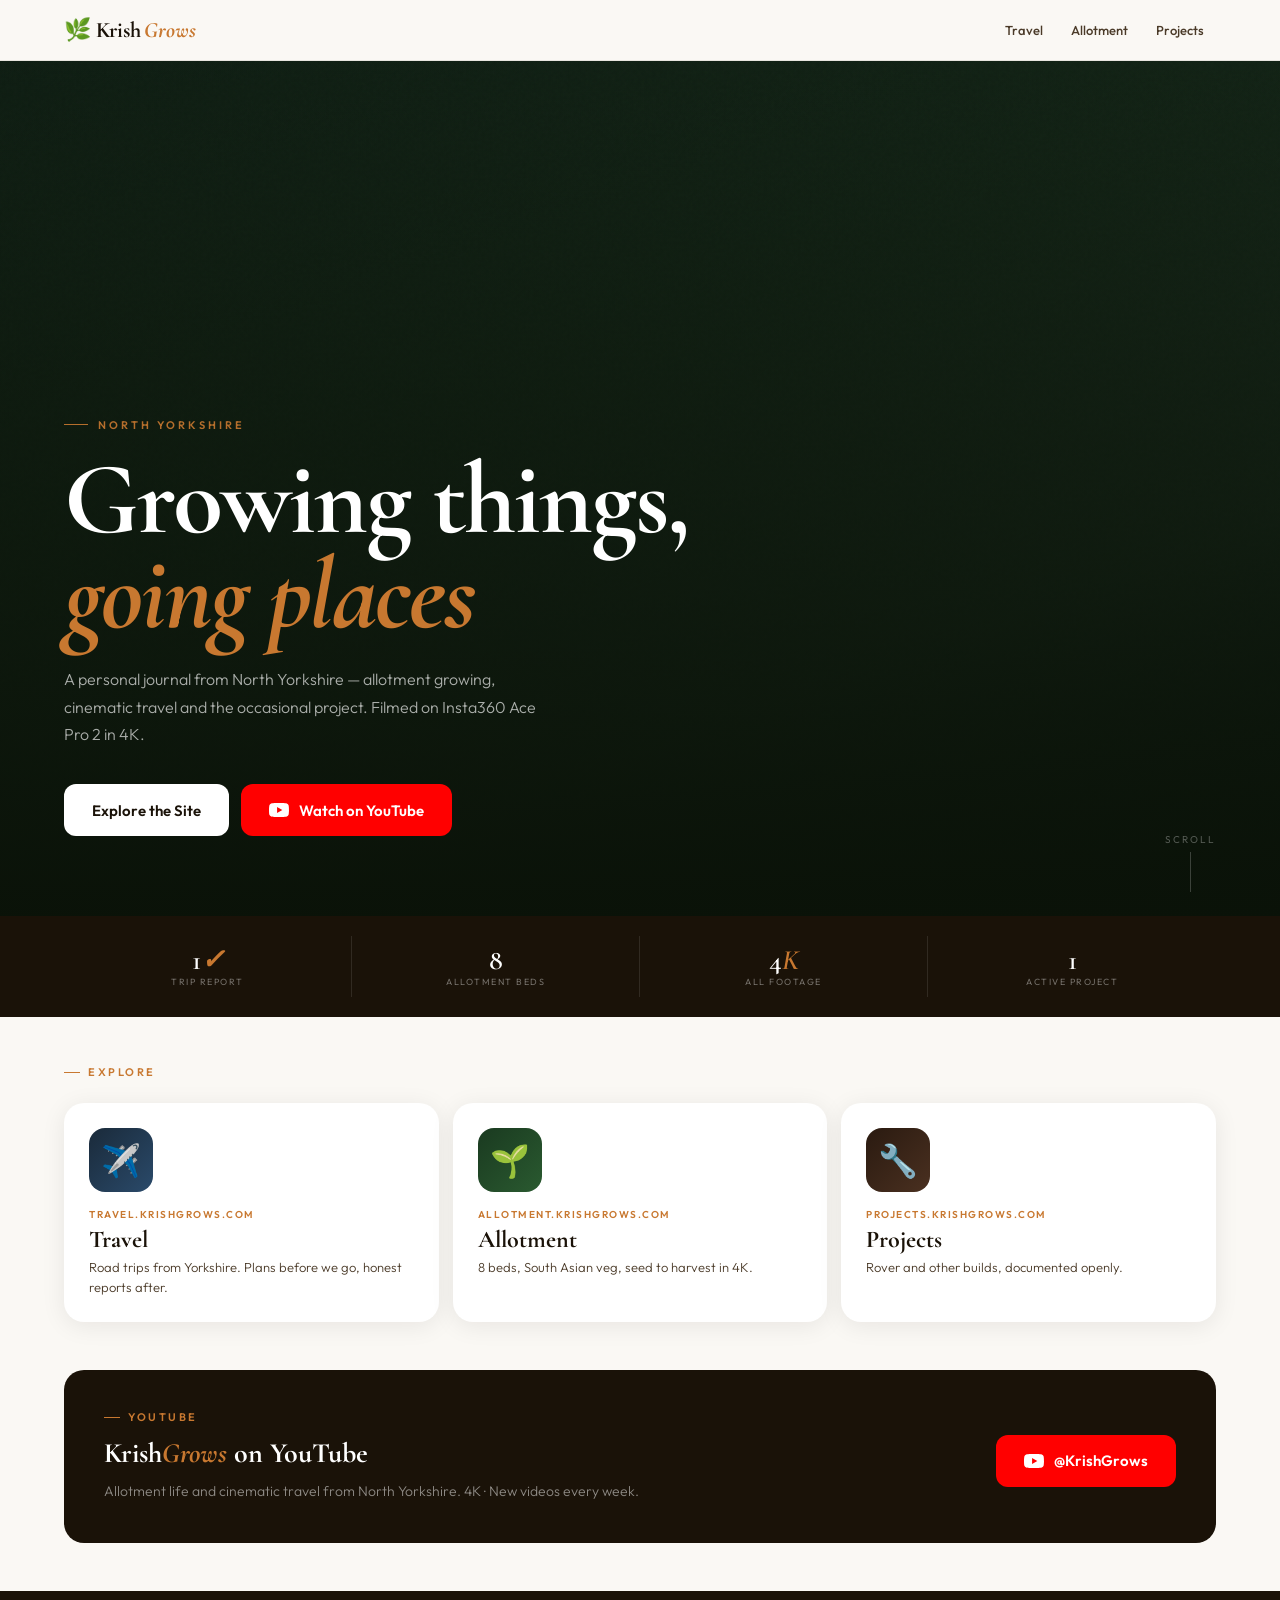
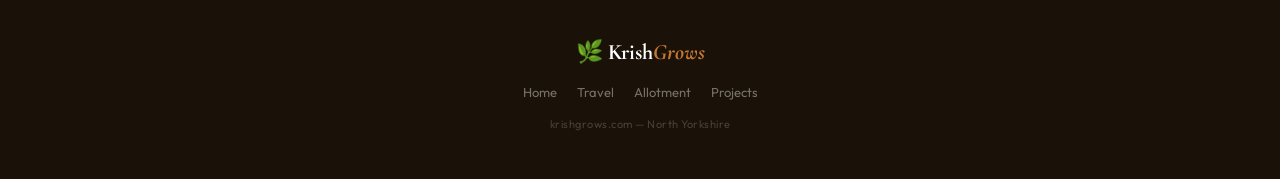
==== commit 1781cecc: "cinematic dark hero on all pages" ====
--- a/hub/index.html
+++ b/hub/index.html
@@ -4,13 +4,13 @@
 <meta charset="UTF-8">
 <meta name="viewport" content="width=device-width, initial-scale=1.0">
 <title>KrishGrows</title>
-<link href="https://fonts.googleapis.com/css2?family=Cormorant+Garamond:ital,wght@0,400;0,600;0,700;1,400;1,600&family=Outfit:wght@300;400;500;600&display=swap" rel="stylesheet">
 <style>
+@import url('https://fonts.googleapis.com/css2?family=Cormorant+Garamond:ital,wght@0,400;0,600;0,700;1,400;1,600&family=Outfit:wght@300;400;500;600&display=swap');
 *,*::before,*::after{margin:0;padding:0;box-sizing:border-box}
 :root{
   --ink:#1a1208;--ink2:#4a3a28;
   --cream:#faf8f4;--warm:#f2ede4;
-  --copper:#c87830;--green:#3a7a58;
+  --copper:#c87830;--green:#3a7a58;--blue:#4a6898;
   --border:rgba(74,58,40,.1);
   --shadow:0 4px 24px rgba(26,18,8,.08);
   --font-h:'Cormorant Garamond',serif;
@@ -20,124 +20,135 @@
 html{scroll-behavior:smooth}
 body{font-family:var(--font-b);background:var(--cream);color:var(--ink);overflow-x:hidden;-webkit-font-smoothing:antialiased}
 
-/* ── NAV ── */
-.nav{
-  position:sticky;top:0;z-index:100;
-  background:rgba(250,248,244,.96);
-  backdrop-filter:blur(12px);
-  border-bottom:1px solid var(--border);
-  padding:14px var(--pad);
-  display:flex;align-items:center;justify-content:space-between;
-}
+/* NAV */
+.nav{position:sticky;top:0;z-index:100;background:rgba(250,248,244,.96);backdrop-filter:blur(12px);border-bottom:1px solid var(--border);padding:14px var(--pad);display:flex;align-items:center;justify-content:space-between}
 .nav-logo{font-family:var(--font-h);font-size:22px;font-weight:700;color:var(--ink);text-decoration:none;display:flex;align-items:center;gap:3px}
 .nav-logo em{color:var(--copper);font-style:italic}
 .nav-links{display:flex;gap:4px}
 .nav-links a{font-family:var(--font-b);font-size:13px;font-weight:500;color:var(--ink2);text-decoration:none;padding:8px 12px;border-radius:8px;transition:all .2s}
 .nav-links a:hover,.nav-links a.active{color:var(--copper);background:rgba(200,120,48,.08)}
 
-/* ── HERO ── */
-.hero{padding:48px var(--pad) 36px}
-.hero-eyebrow{font-size:11px;font-weight:600;letter-spacing:2.5px;text-transform:uppercase;color:var(--copper);display:flex;align-items:center;gap:8px;margin-bottom:16px}
-.hero-eyebrow::before{content:'';width:20px;height:1px;background:var(--copper)}
-.hero h1{font-family:var(--font-h);font-size:52px;font-weight:700;line-height:.96;letter-spacing:-1px;color:var(--ink);margin-bottom:20px}
+/* DARK HERO */
+.hero{
+  position:relative;
+  min-height:92vh;
+  display:flex;flex-direction:column;justify-content:flex-end;
+  padding:0 var(--pad) 56px;
+  overflow:hidden;
+  background:#0e1810;
+}
+.hero-bg{
+  position:absolute;inset:0;
+  background-size:cover;background-position:center;
+  opacity:.35;
+  transition:opacity 2s;
+}
+.hero-grain{
+  position:absolute;inset:0;
+  background-image:url("data:image/svg+xml,%3Csvg viewBox='0 0 256 256' xmlns='http://www.w3.org/2000/svg'%3E%3Cfilter id='noise'%3E%3CfeTurbulence type='fractalNoise' baseFrequency='0.9' numOctaves='4' stitchTiles='stitch'/%3E%3C/filter%3E%3Crect width='100%25' height='100%25' filter='url(%23noise)' opacity='0.04'/%3E%3C/svg%3E");
+  pointer-events:none;opacity:.6;
+}
+.hero-gradient{position:absolute;inset:0;background:linear-gradient(to top,rgba(14,24,16,.98) 0%,rgba(14,24,16,.6) 50%,rgba(14,24,16,.2) 100%)}
+.hero-content{position:relative;z-index:2;max-width:680px}
+.hero-eyebrow{font-size:11px;font-weight:600;letter-spacing:3px;text-transform:uppercase;color:var(--copper);display:flex;align-items:center;gap:10px;margin-bottom:20px;opacity:.9}
+.hero-eyebrow::before{content:'';width:24px;height:1px;background:var(--copper)}
+.hero h1{font-family:var(--font-h);font-size:clamp(52px,8vw,96px);font-weight:700;line-height:.93;letter-spacing:-2px;color:white;margin-bottom:24px}
 .hero h1 em{color:var(--copper);font-style:italic}
-.hero-desc{font-size:16px;font-weight:300;line-height:1.7;color:var(--ink2);margin-bottom:32px}
-.hero-yt{
-  display:flex;align-items:center;gap:10px;
-  background:#ff0000;color:white;
-  font-family:var(--font-b);font-size:14px;font-weight:600;
-  padding:14px 20px;border-radius:12px;text-decoration:none;
-  width:fit-content;
-}
-.hero-yt svg{width:20px;height:20px;fill:white;flex-shrink:0}
-
-/* ── STATS ── */
-.stats{
-  display:grid;grid-template-columns:1fr 1fr;
-  gap:12px;padding:0 var(--pad) 36px;
-}
-.stat-card{background:white;border-radius:16px;padding:20px;box-shadow:var(--shadow);text-align:center}
-.stat-n{font-family:var(--font-h);font-size:40px;font-weight:700;color:var(--ink);line-height:1}
+.hero-desc{font-size:16px;font-weight:300;line-height:1.7;color:rgba(255,255,255,.65);margin-bottom:36px;max-width:480px}
+.hero-actions{display:flex;flex-direction:column;gap:12px}
+.hero-scroll{position:absolute;bottom:24px;right:var(--pad);z-index:2;display:flex;flex-direction:column;align-items:center;gap:6px;color:rgba(255,255,255,.3);font-size:10px;letter-spacing:2px;text-transform:uppercase}
+.hero-scroll::after{content:'';width:1px;height:40px;background:rgba(255,255,255,.2)}
+
+/* BUTTONS */
+.btn-primary{display:flex;align-items:center;justify-content:center;background:white;color:var(--ink);font-family:var(--font-b);font-size:15px;font-weight:600;padding:16px 28px;border-radius:12px;text-decoration:none;transition:all .2s;-webkit-tap-highlight-color:transparent}
+.btn-primary:active,.btn-primary:hover{background:var(--copper);color:white}
+.btn-ghost{display:flex;align-items:center;justify-content:center;background:rgba(255,255,255,.1);border:1px solid rgba(255,255,255,.2);color:white;font-family:var(--font-b);font-size:15px;font-weight:500;padding:16px 28px;border-radius:12px;text-decoration:none;backdrop-filter:blur(4px);-webkit-tap-highlight-color:transparent}
+.btn-yt{display:flex;align-items:center;justify-content:center;gap:10px;background:#ff0000;color:white;font-family:var(--font-b);font-size:15px;font-weight:600;padding:16px 28px;border-radius:12px;text-decoration:none;-webkit-tap-highlight-color:transparent}
+.btn-yt svg{width:20px;height:20px;fill:white;flex-shrink:0}
+
+/* CONTENT SECTIONS */
+.section{padding:48px var(--pad)}
+.section-dark{padding:48px var(--pad);background:var(--ink)}
+.eyebrow{font-size:11px;font-weight:600;letter-spacing:2.5px;text-transform:uppercase;color:var(--copper);display:flex;align-items:center;gap:8px;margin-bottom:12px}
+.eyebrow::before{content:'';width:16px;height:1px;background:var(--copper)}
+.eyebrow-green{color:var(--green)}
+.eyebrow-green::before{background:var(--green)}
+h2{font-family:var(--font-h);font-size:clamp(32px,5vw,48px);font-weight:700;color:var(--ink);line-height:1.05;letter-spacing:-.5px}
+h2 em{color:var(--copper);font-style:italic}
+h2.on-dark{color:white}
+h2.on-dark em{color:var(--copper)}
+h3{font-family:var(--font-h);font-size:22px;font-weight:700;color:var(--ink)}
+.section-sub{font-size:15px;font-weight:300;color:var(--ink2);line-height:1.7;margin-top:10px;max-width:540px}
+.section-sub.on-dark{color:rgba(255,255,255,.5)}
+
+/* STATS */
+.stats-bar{background:var(--ink);padding:20px var(--pad);display:grid;gap:0}
+.stat{display:flex;flex-direction:column;align-items:center;gap:2px;padding:10px 0;border-right:1px solid rgba(255,255,255,.1)}
+.stat:last-child{border-right:none}
+.stat-n{font-family:var(--font-h);font-size:28px;font-weight:600;color:white;line-height:1}
 .stat-n em{color:var(--copper);font-style:italic}
-.stat-l{font-size:11px;letter-spacing:1.5px;text-transform:uppercase;color:var(--ink2);opacity:.6;margin-top:4px}
-
-/* ── SECTION HEADER ── */
-.section-head{padding:0 var(--pad) 20px}
-.eyebrow{font-size:11px;font-weight:600;letter-spacing:2.5px;text-transform:uppercase;color:var(--copper);display:flex;align-items:center;gap:8px;margin-bottom:8px}
-.eyebrow::before{content:'';width:16px;height:1px;background:var(--copper)}
-.section-head h2{font-family:var(--font-h);font-size:36px;font-weight:700;color:var(--ink);line-height:1.05}
-.section-head h2 em{color:var(--copper);font-style:italic}
-.section-head p{font-size:14px;font-weight:300;color:var(--ink2);line-height:1.6;margin-top:8px}
-
-/* ── DOMAIN CARDS ── */
-.domains{display:flex;flex-direction:column;gap:14px;padding:0 var(--pad) 48px}
-.domain-card{
-  background:white;border-radius:20px;padding:24px;
-  box-shadow:var(--shadow);text-decoration:none;color:inherit;
-  display:flex;align-items:center;gap:20px;
-  border:1.5px solid transparent;
-  transition:all .2s;
-  -webkit-tap-highlight-color:transparent;
-}
-.domain-card:active{transform:scale(.98);border-color:var(--copper)}
-.domain-icon{font-size:40px;flex-shrink:0;width:64px;height:64px;border-radius:16px;display:flex;align-items:center;justify-content:center}
-.icon-travel{background:linear-gradient(135deg,#e8f0f8,#d0e0f0)}
-.icon-allotment{background:linear-gradient(135deg,#e8f4ec,#d0ead8)}
-.icon-projects{background:linear-gradient(135deg,#f4ece8,#ead8d0)}
+.stat-l{font-size:9px;letter-spacing:1.5px;text-transform:uppercase;color:rgba(255,255,255,.4);text-align:center}
+.stats-green{background:var(--green)}
+.stats-green .stat{border-right-color:rgba(255,255,255,.2)}
+.stats-green .stat-n{color:white}
+.stats-green .stat-l{color:rgba(255,255,255,.5)}
+
+/* CARDS */
+.card{background:white;border-radius:20px;overflow:hidden;box-shadow:var(--shadow)}
+.card-grid{display:flex;flex-direction:column;gap:16px}
+.card-img{display:flex;align-items:center;justify-content:center;font-size:48px;flex-shrink:0}
+.card-body{padding:20px}
+.card-tag{font-size:10px;font-weight:600;letter-spacing:.5px;text-transform:uppercase;padding:4px 10px;border-radius:20px;display:inline-block;margin-bottom:8px}
+.tag-copper{background:rgba(200,120,48,.1);color:var(--copper)}
+.tag-green{background:rgba(58,122,88,.1);color:var(--green)}
+.tag-blue{background:rgba(74,104,152,.1);color:var(--blue)}
+.card-title{font-family:var(--font-h);font-size:24px;font-weight:700;color:var(--ink);margin-bottom:6px;line-height:1.1}
+.card-title em{color:var(--copper);font-style:italic}
+.card-desc{font-size:14px;color:var(--ink2);line-height:1.65;font-weight:300}
+
+/* FOOTER */
+.footer{background:var(--ink);padding:48px var(--pad);text-align:center;display:flex;flex-direction:column;align-items:center;gap:16px}
+.footer-logo{font-family:var(--font-h);font-size:22px;font-weight:700;color:white;text-decoration:none}
+.footer-logo em{color:var(--copper);font-style:italic}
+.footer-links{display:flex;gap:20px;list-style:none;flex-wrap:wrap;justify-content:center}
+.footer-links a{font-size:13px;color:rgba(255,255,255,.4);text-decoration:none;transition:color .2s}
+.footer-links a:hover{color:var(--copper)}
+.footer-copy{font-size:11px;color:rgba(255,255,255,.2);letter-spacing:.5px}
+
+/* DESKTOP */
+@media(min-width:768px){
+  :root{--pad:5vw}
+  .hero{min-height:95vh;padding:0 var(--pad) 80px;justify-content:flex-end}
+  .hero h1{font-size:clamp(72px,8vw,108px)}
+  .hero-actions{flex-direction:row}
+  .btn-primary,.btn-ghost,.btn-yt{width:auto}
+  .card-grid{display:grid;grid-template-columns:repeat(auto-fill,minmax(300px,1fr))}
+  .stats-bar{grid-template-columns:repeat(var(--stat-cols,4),1fr)}
+}
+
+/* Hub specific */
+.domains{display:flex;flex-direction:column;gap:14px}
+.domain-card{background:white;border-radius:20px;padding:24px;box-shadow:var(--shadow);text-decoration:none;color:inherit;display:flex;align-items:center;gap:20px;border:1.5px solid transparent;transition:all .2s;-webkit-tap-highlight-color:transparent}
+.domain-card:active,.domain-card:hover{border-color:var(--copper);transform:translateY(-2px)}
+.domain-icon{width:64px;height:64px;border-radius:16px;display:flex;align-items:center;justify-content:center;font-size:32px;flex-shrink:0}
 .domain-text{flex:1}
 .domain-url{font-size:10px;letter-spacing:1.5px;text-transform:uppercase;color:var(--copper);font-weight:600;margin-bottom:4px}
 .domain-title{font-family:var(--font-h);font-size:24px;font-weight:700;color:var(--ink);margin-bottom:4px}
 .domain-desc{font-size:13px;color:var(--ink2);font-weight:300;line-height:1.5}
-.domain-arrow{font-size:18px;color:var(--ink2);flex-shrink:0;transition:all .2s}
-.domain-card:active .domain-arrow{color:var(--copper)}
-
-/* ── CHANNEL STRIP ── */
-.channel{
-  background:var(--ink);
-  margin:0 var(--pad) 48px;
-  border-radius:20px;
-  padding:28px;
-  display:flex;flex-direction:column;gap:16px;
-}
-.channel-eyebrow{font-size:11px;font-weight:600;letter-spacing:2px;text-transform:uppercase;color:var(--copper)}
-.channel h2{font-family:var(--font-h);font-size:30px;font-weight:700;color:white;line-height:1.1}
-.channel h2 em{color:var(--copper);font-style:italic}
-.channel p{font-size:14px;color:rgba(255,255,255,.5);font-weight:300;line-height:1.6}
-.yt-btn{
-  display:flex;align-items:center;gap:10px;
-  background:#ff0000;color:white;
-  font-family:var(--font-b);font-size:14px;font-weight:600;
-  padding:14px 20px;border-radius:12px;text-decoration:none;
-  width:fit-content;margin-top:4px;
-}
-.yt-btn svg{width:20px;height:20px;fill:white}
-
-/* ── FOOTER ── */
-.footer{background:var(--ink);padding:40px var(--pad);text-align:center;display:flex;flex-direction:column;align-items:center;gap:16px}
-.footer-logo{font-family:var(--font-h);font-size:22px;font-weight:700;color:white;text-decoration:none}
-.footer-logo em{color:var(--copper);font-style:italic}
-.footer-links{display:flex;gap:24px;list-style:none}
-.footer-links a{font-size:13px;color:rgba(255,255,255,.4);text-decoration:none;transition:color .2s}
-.footer-links a:hover{color:var(--copper)}
-.footer-copy{font-size:11px;color:rgba(255,255,255,.2);letter-spacing:.5px}
-
-/* ── DESKTOP ── */
+.domain-arrow{font-size:22px;color:rgba(200,120,48,.4);flex-shrink:0}
+.channel-card{background:var(--ink);border-radius:20px;padding:28px;display:flex;flex-direction:column;gap:16px}
+.channel-card h3{font-family:var(--font-h);font-size:28px;font-weight:700;color:white}
+.channel-card h3 em{color:var(--copper);font-style:italic}
+.channel-card p{font-size:14px;color:rgba(255,255,255,.5);font-weight:300;line-height:1.65}
 @media(min-width:768px){
-  :root{--pad:5vw}
-  .hero{padding:80px var(--pad) 60px;max-width:680px}
-  .hero h1{font-size:80px}
-  .stats{grid-template-columns:repeat(4,1fr);padding:0 var(--pad) 60px}
-  .domains{display:grid;grid-template-columns:1fr 1fr 1fr;gap:20px;padding:0 var(--pad) 60px}
-  .domain-card{flex-direction:column;align-items:flex-start;gap:16px;padding:28px}
-  .domain-icon{width:56px;height:56px}
+  .domains{display:grid;grid-template-columns:repeat(3,1fr)}
+  .domain-card{flex-direction:column;align-items:flex-start;gap:16px}
   .domain-arrow{display:none}
-  .channel{flex-direction:row;align-items:center;justify-content:space-between;margin:0 var(--pad) 60px;padding:40px}
-  .channel-left{flex:1}
+  .channel-card{flex-direction:row;align-items:center;justify-content:space-between;padding:40px}
 }
 </style>
 </head>
 <body>
-
 <nav class="nav">
   <a href="https://krishgrows.com" class="nav-logo">🌿 Krish<em>Grows</em></a>
   <div class="nav-links">
@@ -147,80 +158,88 @@
   </div>
 </nav>
 
-<section class="hero">
-  <div class="hero-eyebrow">North Yorkshire</div>
-  <h1>Growing things,<br><em>going places</em></h1>
-  <p class="hero-desc">A personal journal from North Yorkshire — allotment growing, cinematic travel and the occasional project. Filmed on Insta360 Ace Pro 2 in 4K.</p>
-  <a href="https://youtube.com/@krishgrows" target="_blank" class="hero-yt">
-    <svg viewBox="0 0 24 24"><path d="M23.5 6.2a3 3 0 0 0-2.1-2.1C19.5 3.5 12 3.5 12 3.5s-7.5 0-9.4.6A3 3 0 0 0 .5 6.2C0 8.1 0 12 0 12s0 3.9.5 5.8a3 3 0 0 0 2.1 2.1c1.9.6 9.4.6 9.4.6s7.5 0 9.4-.6a3 3 0 0 0 2.1-2.1C24 15.9 24 12 24 12s0-3.9-.5-5.8zM9.7 15.5V8.5l6.3 3.5-6.3 3.5z"/></svg>
-    Watch on YouTube
-  </a>
+<div class="hero">
+  <div class="hero-bg" style="background:linear-gradient(160deg,#0e2818 0%,#1a3a20 40%,#2a4a30 70%,#0a1a10 100%)"></div>
+  <div class="hero-grain"></div>
+  <div class="hero-gradient" style="background:linear-gradient(to top,rgba(10,18,8,.99) 0%,rgba(10,18,8,.55) 55%,rgba(10,18,8,.1) 100%)"></div>
+  <div class="hero-content">
+    <div class="hero-eyebrow">North Yorkshire</div>
+    <h1>Growing things,<br><em>going places</em></h1>
+    <p class="hero-desc">A personal journal from North Yorkshire — allotment growing, cinematic travel and the occasional project. Filmed on Insta360 Ace Pro 2 in 4K.</p>
+    <div class="hero-actions">
+      <a href="https://travel.krishgrows.com" class="btn-primary">Explore the Site</a>
+      <a href="https://youtube.com/@krishgrows" target="_blank" class="btn-yt">
+        <svg viewBox="0 0 24 24"><path d="M23.5 6.2a3 3 0 0 0-2.1-2.1C19.5 3.5 12 3.5 12 3.5s-7.5 0-9.4.6A3 3 0 0 0 .5 6.2C0 8.1 0 12 0 12s0 3.9.5 5.8a3 3 0 0 0 2.1 2.1c1.9.6 9.4.6 9.4.6s7.5 0 9.4-.6a3 3 0 0 0 2.1-2.1C24 15.9 24 12 24 12s0-3.9-.5-5.8zM9.7 15.5V8.5l6.3 3.5-6.3 3.5z"/></svg>
+        Watch on YouTube
+      </a>
+    </div>
+  </div>
+  <div class="hero-scroll">Scroll</div>
+</div>
+
+<div class="stats-bar" style="--stat-cols:4;grid-template-columns:repeat(4,1fr)">
+  <div class="stat"><div class="stat-n">1<em>✓</em></div><div class="stat-l">Trip Report</div></div>
+  <div class="stat"><div class="stat-n">8</div><div class="stat-l">Allotment Beds</div></div>
+  <div class="stat"><div class="stat-n">4<em>K</em></div><div class="stat-l">All Footage</div></div>
+  <div class="stat"><div class="stat-n">1</div><div class="stat-l">Active Project</div></div>
+</div>
+
+<section class="section">
+  <div class="eyebrow" style="margin-bottom:24px">Explore</div>
+  <div class="domains">
+    <a href="https://travel.krishgrows.com" class="domain-card">
+      <div class="domain-icon" style="background:linear-gradient(135deg,#1a2a3a,#2a4a6a)">✈️</div>
+      <div class="domain-text">
+        <div class="domain-url">travel.krishgrows.com</div>
+        <div class="domain-title">Travel</div>
+        <p class="domain-desc">Road trips from Yorkshire. Plans before we go, honest reports after.</p>
+      </div>
+      <div class="domain-arrow">›</div>
+    </a>
+    <a href="https://allotment.krishgrows.com" class="domain-card">
+      <div class="domain-icon" style="background:linear-gradient(135deg,#1a3a20,#2a5a30)">🌱</div>
+      <div class="domain-text">
+        <div class="domain-url">allotment.krishgrows.com</div>
+        <div class="domain-title">Allotment</div>
+        <p class="domain-desc">8 beds, South Asian veg, seed to harvest in 4K.</p>
+      </div>
+      <div class="domain-arrow">›</div>
+    </a>
+    <a href="https://projects.krishgrows.com" class="domain-card">
+      <div class="domain-icon" style="background:linear-gradient(135deg,#2a1a10,#4a3020)">🔧</div>
+      <div class="domain-text">
+        <div class="domain-url">projects.krishgrows.com</div>
+        <div class="domain-title">Projects</div>
+        <p class="domain-desc">Rover and other builds, documented openly.</p>
+      </div>
+      <div class="domain-arrow">›</div>
+    </a>
+  </div>
 </section>
 
-<div class="stats">
-  <div class="stat-card"><div class="stat-n">1<em>✓</em></div><div class="stat-l">Trip Report</div></div>
-  <div class="stat-card"><div class="stat-n">8</div><div class="stat-l">Allotment Beds</div></div>
-  <div class="stat-card"><div class="stat-n">4<em>K</em></div><div class="stat-l">All Footage</div></div>
-  <div class="stat-card"><div class="stat-n">1</div><div class="stat-l">Active Project</div></div>
-</div>
-
-<div class="section-head">
-  <div class="eyebrow">Explore</div>
-  <h2>What's on <em>the site</em></h2>
-  <p>Three sections — travel, growing and projects.</p>
-</div>
-
-<div class="domains">
-  <a href="https://travel.krishgrows.com" class="domain-card">
-    <div class="domain-icon icon-travel">✈️</div>
-    <div class="domain-text">
-      <div class="domain-url">travel.krishgrows.com</div>
-      <div class="domain-title">Travel</div>
-      <p class="domain-desc">Road trips from Yorkshire. Plans before we go, honest reports after.</p>
+<section class="section" style="padding-top:0">
+  <div class="channel-card">
+    <div>
+      <div class="eyebrow" style="margin-bottom:12px">YouTube</div>
+      <h3>Krish<em>Grows</em> on YouTube</h3>
+      <p style="margin-top:10px">Allotment life and cinematic travel from North Yorkshire. 4K · New videos every week.</p>
     </div>
-    <div class="domain-arrow">›</div>
-  </a>
-  <a href="https://allotment.krishgrows.com" class="domain-card">
-    <div class="domain-icon icon-allotment">🌱</div>
-    <div class="domain-text">
-      <div class="domain-url">allotment.krishgrows.com</div>
-      <div class="domain-title">Allotment</div>
-      <p class="domain-desc">8 beds, South Asian veg, seed to harvest in 4K.</p>
-    </div>
-    <div class="domain-arrow">›</div>
-  </a>
-  <a href="https://projects.krishgrows.com" class="domain-card">
-    <div class="domain-icon icon-projects">🔧</div>
-    <div class="domain-text">
-      <div class="domain-url">projects.krishgrows.com</div>
-      <div class="domain-title">Projects</div>
-      <p class="domain-desc">Rover and other builds, documented openly.</p>
-    </div>
-    <div class="domain-arrow">›</div>
-  </a>
-</div>
-
-<div class="channel">
-  <div class="channel-left">
-    <div class="channel-eyebrow">YouTube</div>
-    <h2>Krish<em>Grows</em><br>on YouTube</h2>
-    <p>Allotment life and cinematic travel from North Yorkshire. 4K · New videos every week.</p>
-    <a href="https://youtube.com/@krishgrows" target="_blank" class="yt-btn">
+    <a href="https://youtube.com/@krishgrows" target="_blank" class="btn-yt" style="flex-shrink:0;margin-top:8px">
       <svg viewBox="0 0 24 24"><path d="M23.5 6.2a3 3 0 0 0-2.1-2.1C19.5 3.5 12 3.5 12 3.5s-7.5 0-9.4.6A3 3 0 0 0 .5 6.2C0 8.1 0 12 0 12s0 3.9.5 5.8a3 3 0 0 0 2.1 2.1c1.9.6 9.4.6 9.4.6s7.5 0 9.4-.6a3 3 0 0 0 2.1-2.1C24 15.9 24 12 24 12s0-3.9-.5-5.8zM9.7 15.5V8.5l6.3 3.5-6.3 3.5z"/></svg>
       @KrishGrows
     </a>
   </div>
-</div>
+</section>
 
 <footer class="footer">
   <a href="https://krishgrows.com" class="footer-logo">🌿 Krish<em>Grows</em></a>
   <ul class="footer-links">
+    <li><a href="https://krishgrows.com">Home</a></li>
     <li><a href="https://travel.krishgrows.com">Travel</a></li>
     <li><a href="https://allotment.krishgrows.com">Allotment</a></li>
     <li><a href="https://projects.krishgrows.com">Projects</a></li>
   </ul>
   <p class="footer-copy">krishgrows.com — North Yorkshire</p>
 </footer>
-
 </body>
-</html>
+</html>
